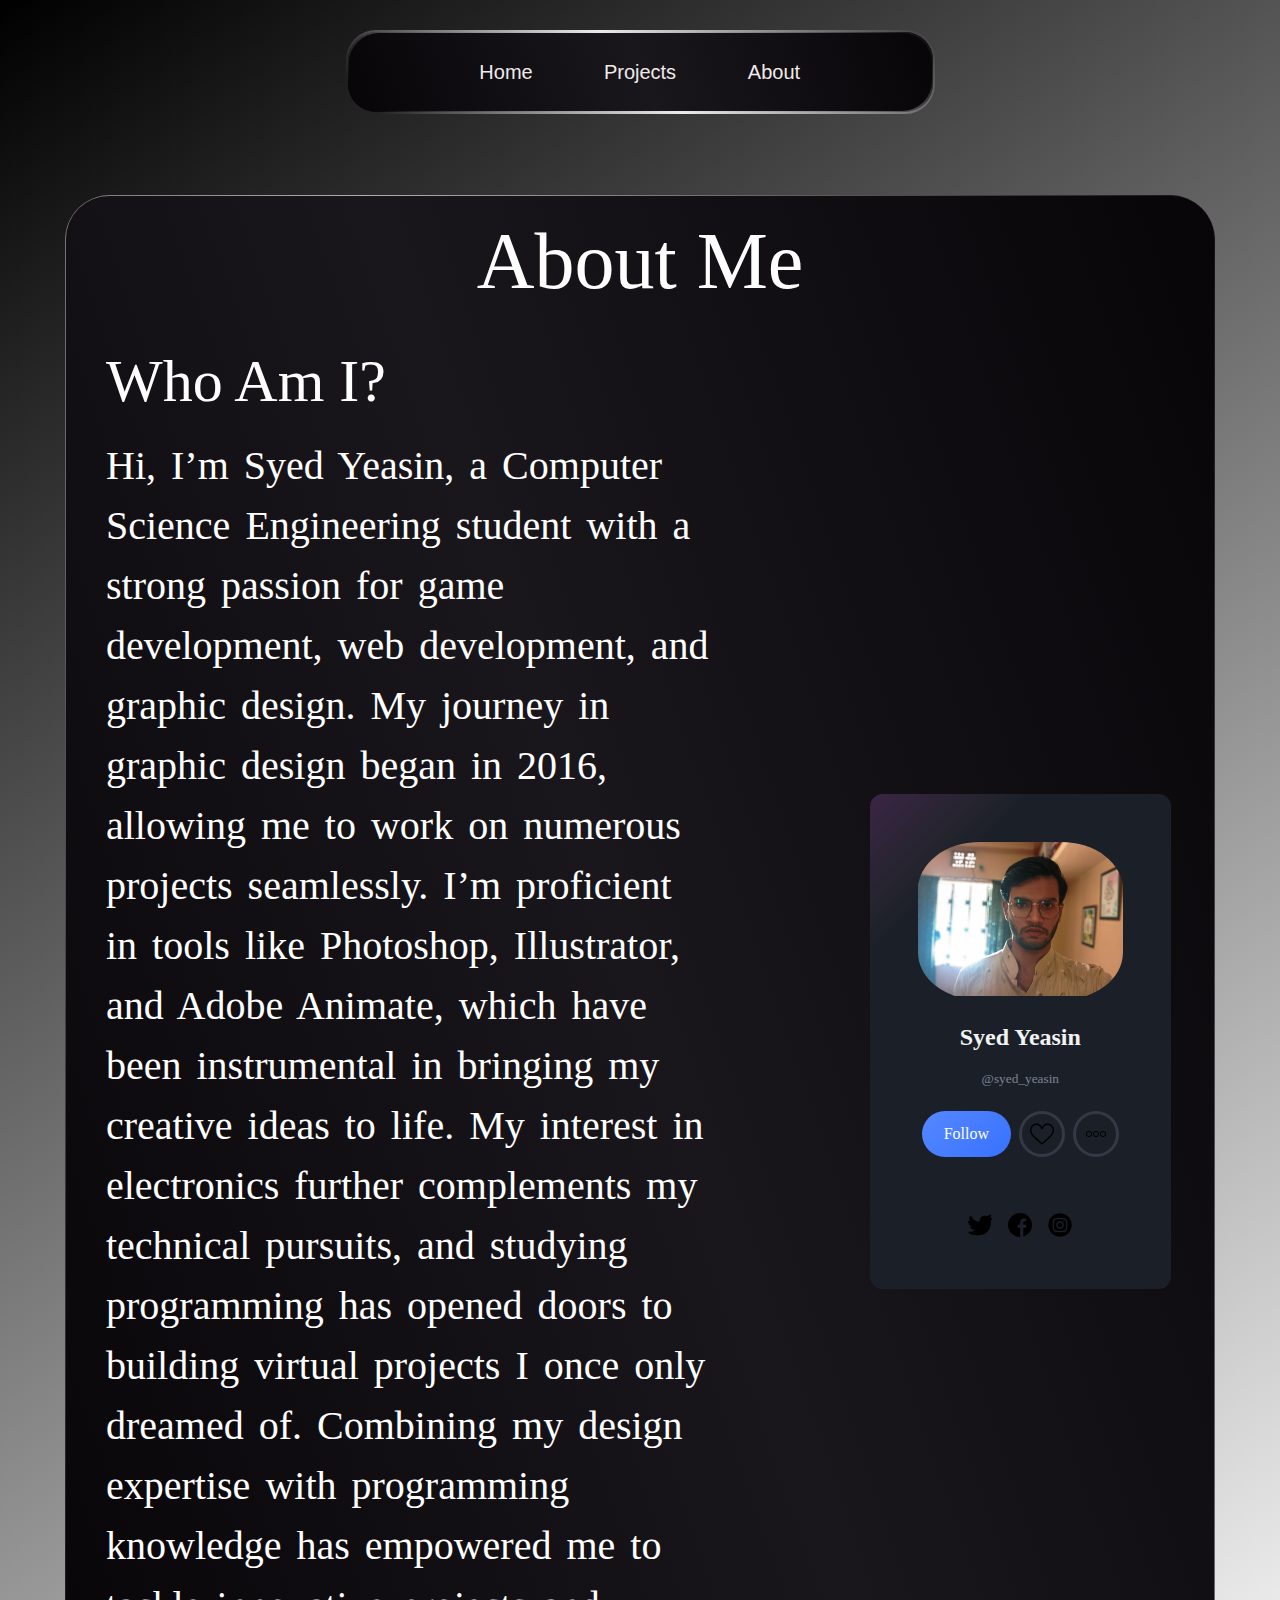
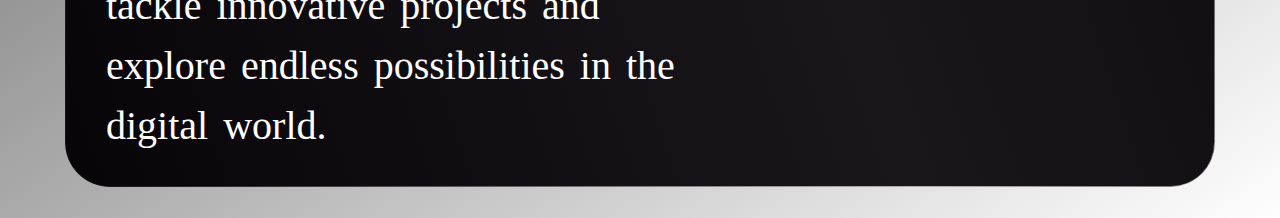
==== about.html @ 59ad13ae "about page" ====
<!DOCTYPE html>
<html lang="en">

<head>
    <meta charset="UTF-8">
    <meta name="viewport" content="width=device-width, initial-scale=1.0">
    <title>About me</title>
    <link rel="stylesheet" href="./CSS/Home.css">
    <link rel="stylesheet" href="./CSS/project.css">
    <link rel="stylesheet" href="./CSS/about.css">
</head>

<body>
    <div class="navbar-container">
        <div class="navbar card">
            <div class="navbar-elements-container card-content">
                <div class="nav-element"> <a href="index.html"> Home </a> </div>
                <div class="nav-element"> <a href="project.html"> Projects </a></div>
                <div class="nav-element"> <a href="about.html"> About</a> </div>
            </div>
        </div>
    </div>
    <div class="about bg-white-box">
        <div class="about-heading-container">
            <div class="heading">About Me</div>
        </div>
        <div class="about-container">
            <div class="head2-description-container">
                <div class="heading2">Who Am I?</div>
                <div class="about-me-description">
                    Hi, I’m Syed Yeasin, a Computer Science Engineering student with a strong passion for game development, web
                    development, and graphic design. My journey in graphic design began in 2016, allowing me to work on numerous
                    projects seamlessly. I’m proficient in tools like Photoshop, Illustrator, and Adobe Animate, which have been
                    instrumental in bringing my creative ideas to life.
                    My interest in electronics further complements my technical pursuits, and studying programming has opened
                    doors to building virtual projects I once only dreamed of. Combining my design expertise with programming
                    knowledge has empowered me to tackle innovative projects and explore endless possibilities in the digital
                    world.
                </div>
            </div>
            <div class="card-container">
                <article class="profile">
                    <div class="profile-image">
                        <img src="./Assets/somewhat professional.jpeg" />
                    </div>
                    <h2 class="profile-username">Syed Yeasin</h2>
                    <small class="profile-user-handle">@syed_yeasin</small>
                    <div class="profile-actions">
                        <button class="btn btn--primary">Follow</button>
                        <button class="btn btn--icon">
                            <img src="./Assets/icons/like.png" alt="">
                        </button>
                        <button class="btn btn--icon">
                            <img src="./Assets/icons/dots.png" alt="">
                        </button>
                    </div>
                    <div class="profile-links">
                        <a href="#" class="link link--icon">
                            <img src="./Assets/icons/twitter.png" alt="">
                        </a>
                        <a href="#" class="link link--icon">
                            <img src="./Assets/icons/facebook.png" alt="">
                        </a>
                        <a href="#" class="link link--icon">
                            <img src="./Assets/icons/instagram.png" alt="">
                        </a>
                    </div>
                </article>
            </div>
        </div>
        
    </div>

</body>

</html>
---- CSS/Home.css ----
body {
    margin    : 0;
    background: linear-gradient(145deg, #000000, #fffefe);
}
a {
    all: unset;
}
.bg-green-box,
.bg-white-box,
.bg-yellow-box,
.bg-blue-box {
    position: relative;
}

.bg-green-box::after,
.bg-white-box::after,
.bg-yellow-box::after,
.bg-blue-box::after {
    position     : absolute;
    top          : -1px;
    bottom       : -1px;
    left         : -1px;
    right        : -1px;
    content      : "";
    z-index      : -1;
    border-radius: 45px;
}

.bg-green-box::after {
    background: linear-gradient(71deg, #0d1212, #3da077, #0d1212);
}

.bg-white-box::after {
    background: linear-gradient(71deg, #121013, #b0afb0, #121013);
}

.bg-yellow-box::after {
    background: linear-gradient(71deg, #110e0e, #afa220, #110e0e);
}

.bg-blue-box::after {
    background: linear-gradient(71deg, #0c0a0e, #5f6fad, #0c0a0e);
}

.navbar-container {
    display        : flex;
    flex-direction : row;
    align-items    : center;
    justify-content: center;
}

.navbar {
    border-radius  : 20px;
    width          : 589px;
    height         : 84px;
    position       : relative;
    border         : 2px solid transparent;
    background     : linear-gradient(71deg, #080509, #1a171c, #080509);
    background-clip: padding-box;
    border-radius  : 30px;
    margin         : 30px 0;
}

.bg-white-box-nav::after {
    position     : absolute;
    top          : -1px;
    bottom       : -1px;
    left         : 0px;
    right        : 0px;
    content      : "";
    z-index      : -1;
    border-radius: 45px;
    background   : linear-gradient(71deg, #121013, #b0afb0, #121013);
}

.navbar-elements-container {
    display        : flex;
    flex-direction : row;
    gap            : 54px;
    align-items    : center;
    justify-content: center;
}

.nav-element {
    color          : #f0eaea;
    text-align     : center;
    font-family    : 'Inter-Regular', sans-serif;
    font-size      : 20px;
    font-weight    : 400;
    position       : relative;
    width          : 80px;
    height         : 85px;
    display        : flex;
    align-items    : center;
    justify-content: center;
}

.hero-container {
    margin: 20px;
}

.hero {
    border-radius  : 30px;
    height         : 857px;
    display        : flex;
    align-items    : center;
    flex-direction : row;
    padding        : 0 40px;
    column-gap     : 20%;
    border         : 2px solid transparent;
    background     : linear-gradient(71deg, #080509, #1a171c, #080509);
    background-clip: padding-box;
    border-radius  : 45px;
}

.hero-text-container {
    color          : #ffffff;
    text-align     : center;
    font-family    : '-', sans-serif;
    font-size      : 96px;
    font-weight    : 400;
    width          : 908px;
    height         : 359px;
    display        : flex;
    align-items    : center;
    justify-content: center;
}

/* Cube Animation */

.container {
    display        : flex;
    justify-content: center;
    align-items    : center;
    transform-style: preserve-3d;
    font-family    : 'Gill Sans', 'Gill Sans MT', Calibri, 'Trebuchet MS', sans-serif;
    font-weight    : bold;
    font-size      : 2rem;
    color          : white;
    text-shadow    : 0px 0px 10px rgba(255, 255, 255, 0.5);
}

.box-card {
    width          : 200px;
    height         : 200px;
    position       : relative;
    transform-style: preserve-3d;
    transition     : transform 1s ease;
    cursor         : pointer;
}

.box-card {
    animation: rotate3d 8s infinite linear;
}

.face {
    position           : absolute;
    width              : 100%;
    height             : 100%;
    display            : flex;
    justify-content    : center;
    align-items        : center;
    backface-visibility: visible;
    border-radius      : 12px;
    border             : 2px solid #d1d1d1;
    transition         : all 0.3s ease;
    overflow           : hidden;
    box-shadow         : 0px 0px 4px 2px white;
}

.face::before {
    content   : '';
    position  : absolute;
    width     : 100%;
    height    : 100%;
    background: linear-gradient(45deg, transparent, rgba(255, 255, 255, 0.1), transparent);
    top       : -100%;
    left      : -100%;
    transition: all 0.5s ease;
    transform : translateZ(20px);
}

.face::after {
    content : '';
    position: absolute;
    inset   : 0;
    background: linear-gradient(135deg,
            transparent 0%,
            rgba(255, 255, 255, 0.05) 50%,
            transparent 100%);
    opacity   : 0;
    transition: opacity 0.3s ease;
}

.face:hover::before {
    top : 100%;
    left: 100%;
}

.face:hover::after {
    opacity: 1;
}

.front {
    transform : translateZ(100px);
    background: linear-gradient(145deg, #000000, #003699);
}

.back {
    transform : translateZ(-100px) rotateY(180deg);
    background: linear-gradient(145deg, #000000, #fce301);
}

.right {
    transform : translateX(100px) rotateY(90deg);
    background: linear-gradient(145deg, #000000, #5d0399);
}

.left {
    transform : translateX(-100px) rotateY(-90deg);
    background: linear-gradient(145deg, #000000, #d30202);
}

.top {
    transform : translateY(-100px) rotateX(90deg);
    background: linear-gradient(145deg, #000000, #06bd00);
}

.bottom {
    transform : translateY(100px) rotateX(-90deg);
    background: linear-gradient(145deg, #000000, #008a60);
}

@keyframes rotate3d {
    0% {
        transform: rotateX(0) rotateY(0);
    }

    25% {
        transform: rotateX(90deg) rotateY(90deg);
    }

    50% {
        transform: rotateX(180deg) rotateY(180deg);
    }

    75% {
        transform: rotateX(270deg) rotateY(270deg);
    }

    100% {
        transform: rotateX(360deg) rotateY(360deg);
    }
}

@media (max-width: 768px) {
    .box-card {
        width : 150px;
        height: 150px;
    }

    .front {
        transform: translateZ(75px);
    }

    .back {
        transform: translateZ(-75px) rotateY(180deg);
    }

    .right {
        transform: translateX(75px) rotateY(90deg);
    }

    .left {
        transform: translateX(-75px) rotateY(-90deg);
    }

    .top {
        transform: translateY(-75px) rotateX(90deg);
    }

    .bottom {
        transform: translateY(75px) rotateX(-90deg);
    }
}


/* Education & Skills show */

.Qualifications-container {
    width         : 100%;
    height        : 1024px;
    display       : flex;
    align-items   : center;
    flex-direction: column;
    row-gap       : 50px;
    padding       : 20px;
    padding-top   : 50px;
}

.edu-container {
    border-radius: 33px;
    width: 390px;
    height: 144px;
}

.skill-container {
    border-radius  : 33px;
    width          : 390px;
    height         : 144px;
}

.Qualifications {
    color          : #ffffff;
    text-align     : center;
    font-family    : 'IrishGrover-Regular', sans-serif;
    font-size      : 66px;
    width          : inherit;
    height: 114px;
    display        : flex;
    align-items    : center;
    justify-content: center;
}

/* slider */

.slider {
    width   : 100%;
    height  : var(--height);
    overflow: hidden;
    mask-image: linear-gradient(to right,
            transparent,
            #000 10% 90%,
            transparent);
    display: flex;
}

.slider .list {
    display  : flex;
    width    : 100%;
    min-width: calc(300px * var(--quantity));
    position : relative;
}

.slider .list .item {
    width          : 300px;
    height         : var(--height);
    position       : absolute;
    left           : 100%;
    animation      : autoRun 10s linear infinite;
    transition     : filter 0.5s;
    animation-delay: calc((10s / var(--quantity)) * (var(--position) - 1) - 10s) !important;
    display        : flex;
    align-items    : center;
}

@keyframes autoRun {
    from {
        left: 100%;
    }

    to {
        left: calc(var(--width) * -1);
    }
}

.slider:hover .item {
    animation-play-state: paused !important;
    filter              : grayscale(1);
}

.slider .item:hover {
    filter: grayscale(0);
}

.slider[reverse="true"] .item {
    animation: reversePlay 10s linear infinite;
}

@keyframes reversePlay {
    from {
        left: calc(var(--width) * -1);
    }

    to {
        left: 100%;
    }
}

.box-black {
    box-shadow: none;
    width     : var(--width);
}

.box-wrap:hover .box-black {
    box-shadow: none !important;
}

/* End-slider */

.full-edu-container {
    display       : flex;
    flex-direction: column;
    align-items   : center;
    row-gap       : 40px;
}

.full-skill-container {
    display       : flex;
    flex-direction: column;
    align-items   : center;
    row-gap       : 40px;
}

.edu-icons-container {
    display        : flex;
    align-items    : center;
    justify-content: center;
    flex-direction : row;
    column-gap     : 5em;
    margin         : 40px 0;
}

/* Card boarder glow*/

:root {
    --card-color: rgba(0, 0, 0, 0.75);
}

.card {
    background-color: var(--card-color);
    cursor          : pointer;
    height: 114px;
    position        : relative;
}

.card:hover:before {
    opacity: 1;
}

.card:before {
    background: linear-gradient(45deg,
            transparent 5%,
            rgb(235, 235, 235) 50%,
            transparent 99%);
    border-radius: inherit;
    content      : "";
    inset        : -2px;
    opacity      : 1;
    position     : absolute;
    transition   : opacity 400ms;
    z-index      : 0;
}
.s:before{
    inset        : -2px;
}

.card-content {
    background-color: var(--card-color);
    border-radius   : inherit;
    inset           : 1px;
    position        : absolute;
}
---- CSS/project.css ----
body {
    color         : #ffffff;
    display       : flex;
    align-items   : center;
    flex-direction: column;
    row-gap       : 50px;
}

.gamedevbackground {
    position  : absolute;
    top       : 0;
    left      : 0;
    width     : 100vw;
    height    : 2500px;
    z-index   : -1;
    background: linear-gradient(71deg, #080509, #360a0a, #9c0101);
}

.gamedev {
    position       : relative;
    background     : #000000;
    border-radius  : 30px;
    width          : 1400px;
    height         : 2204px;
    border         : 2px solid transparent;
    background     : linear-gradient(71deg, #080509, #1a171c, #080509);
    background-clip: padding-box;
    margin         : 22px 0;
}
.webdevbackground {
    position  : absolute;
    top       : 2500px;
    left      : 0;
    width     : 100vw;
    height    : 1800px;
    z-index   : -1;
    background: linear-gradient(71deg, #080509, #968914, #c5c901);
}
.webdev {
    position       : relative;
    background     : #000000;
    border-radius  : 30px;
    width          : 1400px;
    height: 1604px;
    border         : 2px solid transparent;
    background     : linear-gradient(71deg, #080509, #1a171c, #080509);
    background-clip: padding-box;
    margin         : 99px 0;
}

.graphicsdevbackground {
    position  : absolute;
    top       : 4300px;
    left      : 0;
    width     : 100vw;
    height    : 2500px;
    z-index   : -1;
    background: linear-gradient(71deg, #080509, #149659, #01c944);
}
.graphicsdev{
    position       : relative;
    background     : #000000;
    border-radius  : 30px;
    width          : 1400px;
    height         : 2204px;
    border         : 2px solid transparent;
    background     : linear-gradient(71deg, #080509, #1a171c, #080509);
    background-clip: padding-box;
    margin         : 99px 0;
}
.bg-white-box::after {
    background: linear-gradient(71deg, #121013, #b0afb0, #121013);
}

.bg-yellow-box::after {
    background: linear-gradient(71deg, #110e0e, #ffea00, #110e0e);
}

.bg-green-box::after {
    background: linear-gradient(71deg, #0d1212, #07fc96, #0d1212);
}

.bg-red-box::after {
    background: linear-gradient(71deg, #0d1212, #ff0000, #0d1212);
}

.bg-green-box::after,
.bg-white-box::after,
.bg-yellow-box::after,
.bg-red-box::after {
    position     : absolute;
    top          : -1px;
    bottom       : -1px;
    left         : -1px;
    right        : -1px;
    content      : "";
    z-index      : -1;
    border-radius: 30px;
}

.card {
    height: 84px;
}

.card-content {
    background: linear-gradient(71deg, #080509, #1a171c, #080509);
}

.game-development {
    text-align     : center;
    font-family    : 'Jaro-Regular', sans-serif;
    font-size      : 96px;
    font-weight    : 700;
    display        : flex;
    align-items    : center;
    justify-content: flex-start;
    margin         : 30px;
    margin-top     : 50px;
    margin-left    : 50px;
}

.game-full-content-container {
    margin-left: 50px;
}

.content-container {
    display        : flex;
    flex-direction : row;
    gap            : 0px;
    align-items    : flex-start;
    justify-content: flex-start;
    width          : 1300px;
}

.text-container {
    display        : flex;
    flex-direction : column;
    gap            : 20px;
    align-items    : flex-start;
    justify-content: flex-start;
    flex-shrink    : 0;
    width          : 867px;
    height         : 327px;
    position       : relative;
}

.game-title {
    text-align     : left;
    font-family    : 'Jaro-Regular', sans-serif;
    font-size      : 48px;
    font-weight    : 400;
    position       : relative;
    align-self     : stretch;
    height         : 76px;
    display        : flex;
    align-items    : center;
    justify-content: flex-start;
}

.game-description {
    text-align : left;
    font-family: 'KdamThmorPro-Regular', sans-serif;
    font-size  : 32px;
    font-weight: 400;
    position   : relative;
    align-self : stretch;
    height     : 194px;
}

.image-container {
    width     : 339px;
    height    : 190px;
    object-fit: cover;
    padding   : 50px;
}

.image-container img {
    border-radius: 5px;
}
---- CSS/about.css ----
.about {
    width          : 90%;
    height         : max-content;
    padding        : 0 40px;
    border         : 2px solid transparent;
    background     : linear-gradient(71deg, #080509, #1a171c, #080509);
    background-clip: padding-box;
    border-radius  : 45px;
    margin-bottom  : 30px;
}

.about-heading-container {
    display        : flex;
    align-items    : center;
    justify-content: center;
    flex-direction : column;
    font-size      : 30px;
    height         : auto;
    width          : auto;
    margin         : 0 20px
}

.heading {
    font-size: 80px;
    margin   : 20px 0;
}

.heading2 {
    font-size: 60px;
    margin   : 20px 0;
}

.about-me-description {
    font-size   : 40px;
    line-height : 1.5em;
    word-spacing: 5px;
    width       : 80%;
}

.about-container {
    display: flex;
    margin-bottom: 30px;
}

.card-container {
    display    : flex;
    align-items: center;
}

@import url("https://fonts.googleapis.com/css2?family=Be+Vietnam+Pro:ital,wght@0,100;0,200;0,300;0,400;0,500;0,600;0,700;0,800;0,900;1,100;1,200;1,300;1,400;1,500;1,600;1,700;1,800;1,900&display=swap");

*,
*:before,
*:after {
    box-sizing: border-box;
}

button,
input,
select,
textarea {
    font: inherit;
}

a {
    color: inherit;
}

/* End basic CSS override */
.profile {
    display         : flex;
    align-items     : center;
    flex-direction  : column;
    padding         : 3rem;
    background-color: #1b2028;
    border-radius   : 16px;
    position        : relative;
    border          : 3px solid transparent;
    background-clip : padding-box;
    text-align      : center;
    color           : #f1f3f3;
    background-image: linear-gradient(135deg, rgba(117, 46, 124, 0.35), rgba(115, 74, 88, 0.1) 15%, #1b2028 20%, #1b2028 100%);
}

.profile:after {
    content         : "";
    display         : block;
    top             : -3px;
    left            : -3px;
    bottom          : -3px;
    right           : -3px;
    z-index         : -1;
    position        : absolute;
    border-radius   : 16px;
    background-image: linear-gradient(135deg, #752e7c, #734a58 20%, #1b2028 30%, #2c333e 100%);
}

.profile-image {
    border-radius: 30%;
    overflow: hidden;
}

.profile-image img {
    width    : 100%;
}

.profile-username {
    font-size  : 1.5rem;
    font-weight: 600;
    margin-top : 1.5rem;
}

.profile-user-handle {
    color: #7d8396;
}

.profile-actions {
    margin-top     : 1.5rem;
    display        : flex;
    align-items    : center;
    justify-content: center;
}

.profile-actions>* {
    margin: 0 0.25rem;
}

.btn {
    border          : 0;
    background-color: transparent;
    padding         : 0;
    height          : 46px;
    display         : flex;
    align-items     : center;
    justify-content : center;
    cursor          : pointer;
    line-height     : 1;
    transition      : 0.15s ease;
}

.btn--primary {
    border-radius   : 99em;
    background-color: #3772ff;
    background-image: linear-gradient(135deg, #5587ff, #3772ff);
    color           : #fff;
    padding         : 0 1.375em;
}

.btn--primary:hover,
.btn--primary:focus {
    background-size: 150%;
}

.btn--icon {
    height       : 46px;
    width        : 46px;
    border-radius: 50%;
    border       : 3px solid #343945;
    color        : #7d8396;
}

.btn--icon i {
    font-size: 1.25em;
}

.btn--icon:hover,
.btn--icon:focus {
    border-color: #7d8396;
}

.profile-links {
    margin-top: 3.5rem;
}

.link {
    text-decoration: none;
    color          : #7d8396;
    margin-left    : 0.375rem;
    margin-right   : 0.375rem;
}

.link i {
    font-size: 1.25em;
}

.bg-white-box::after{
    border-radius: 45px;
}
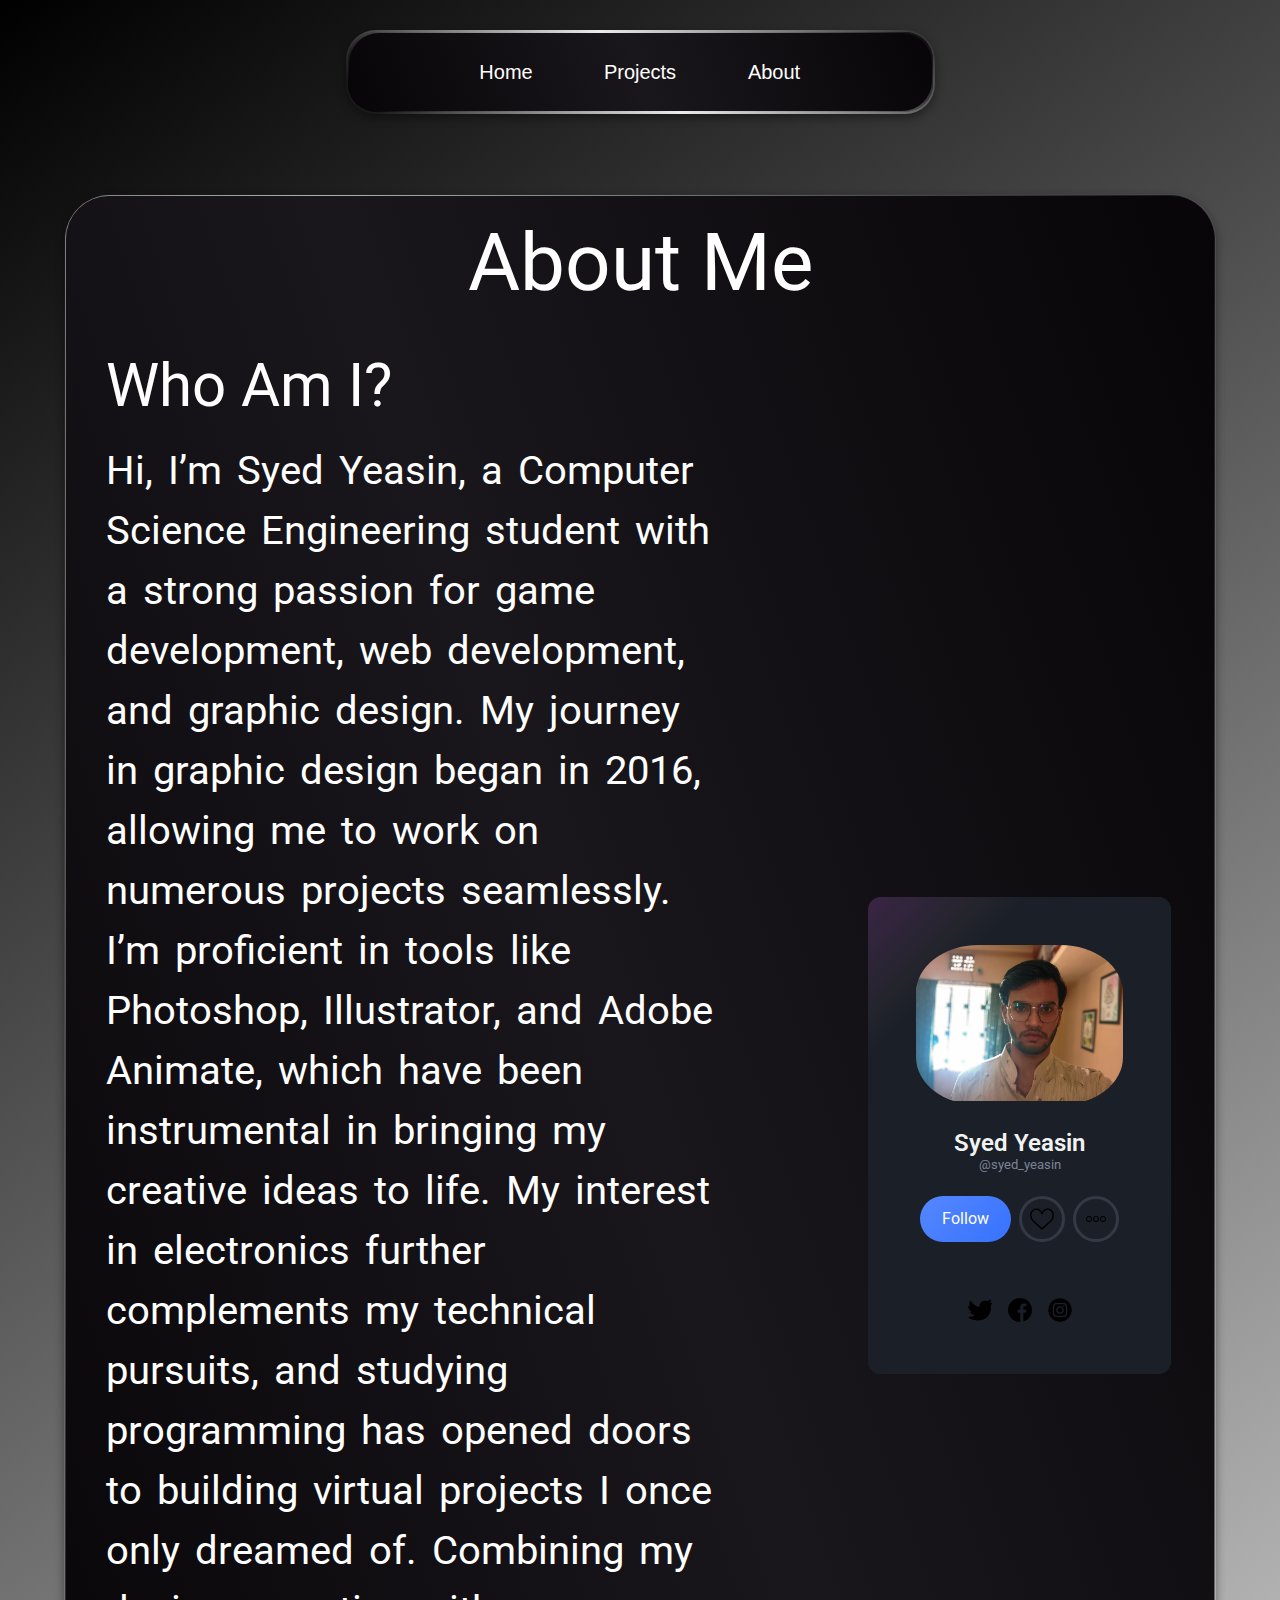
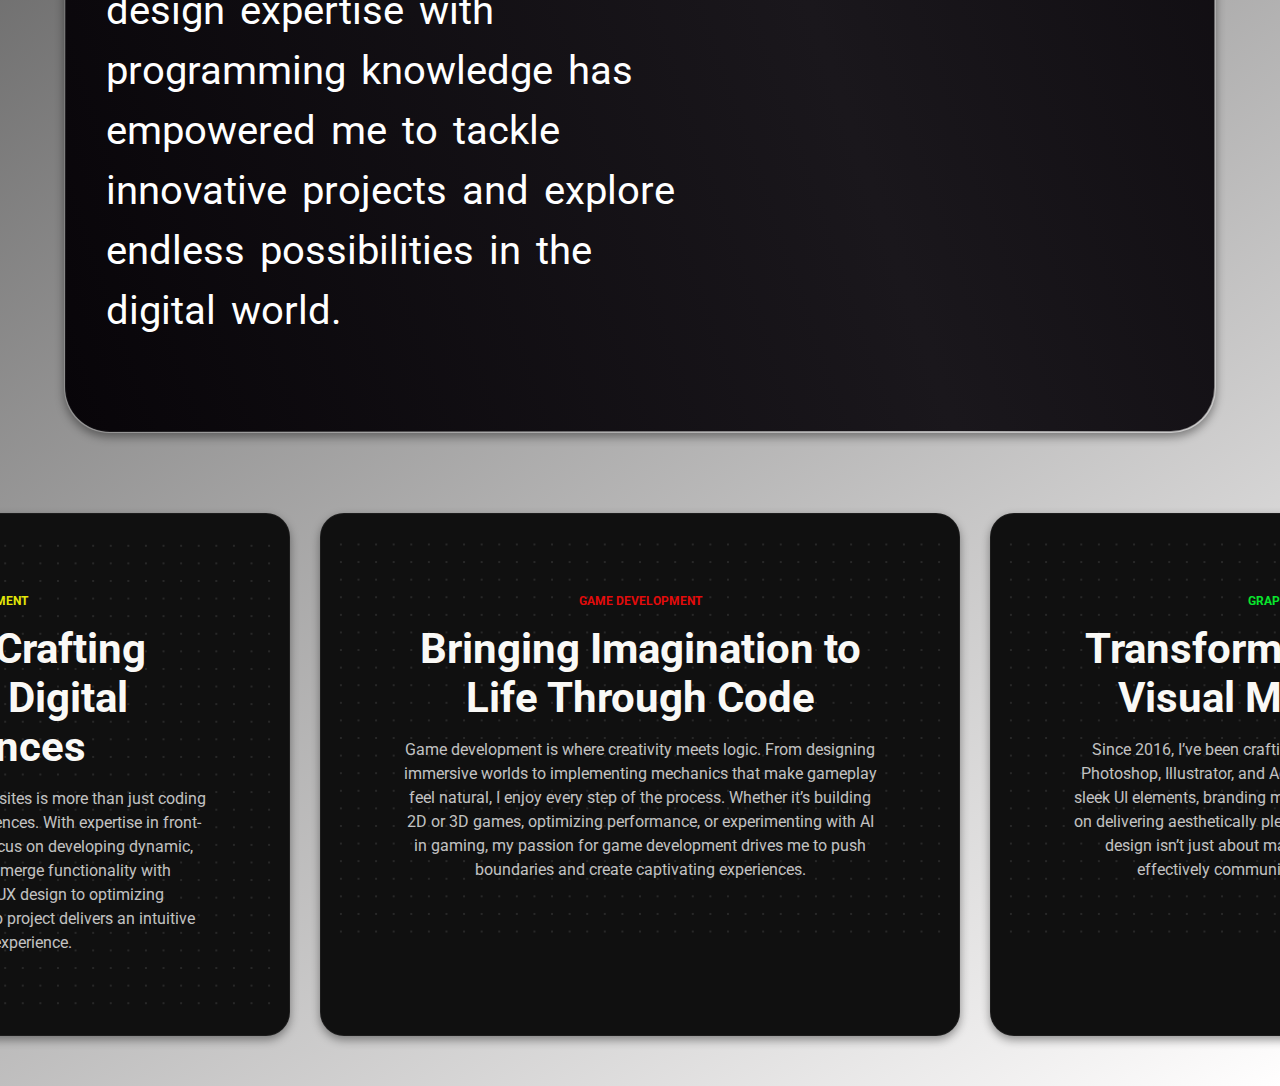
==== commit 01085d91: "improved styling" ====
--- a/about.html
+++ b/about.html
@@ -8,15 +8,18 @@
     <link rel="stylesheet" href="./CSS/Home.css">
     <link rel="stylesheet" href="./CSS/project.css">
     <link rel="stylesheet" href="./CSS/about.css">
+    <link rel="preconnect" href="https://fonts.googleapis.com">
+<link rel="preconnect" href="https://fonts.gstatic.com" crossorigin>
+<link href="https://fonts.googleapis.com/css2?family=Roboto:ital,wght@0,100..900;1,100..900&display=swap" rel="stylesheet">
 </head>
 
 <body>
     <div class="navbar-container">
         <div class="navbar card">
-            <div class="navbar-elements-container card-content">
-                <div class="nav-element"> <a href="index.html"> Home </a> </div>
-                <div class="nav-element"> <a href="project.html"> Projects </a></div>
-                <div class="nav-element"> <a href="about.html"> About</a> </div>
+            <div class="navbar-elements-container card-content" id="nav-111">
+                <div class="nav-element"> <a href="index.html" class="link-111"> Home </a> </div>
+                <div class="nav-element"> <a href="project.html" class="link-111"> Projects </a></div>
+                <div class="nav-element"> <a href="about.html" class="link-111"> About</a> </div>
             </div>
         </div>
     </div>
@@ -67,10 +70,31 @@
                     </div>
                 </article>
             </div>
-        </div>
-        
+        </div>   
     </div>
-
+    <div class="whole-bottom-container">
+        <div class="bottom-card w">
+            <div class="bottom-card-content">
+              <h3>Web Development</h3>
+              <h1>The Art of Crafting Seamless Digital Experiences</h1>
+              <p>Building responsive, user-friendly websites is more than just coding—it’s about creating engaging experiences. With expertise in front-end and back-end technologies, I focus on developing dynamic, visually appealing websites that merge functionality with aesthetics. From interactive UI/UX design to optimizing performance, I ensure that every web project delivers an intuitive and efficient user experience.</p>
+            </div>
+          </div>
+          <div class="bottom-card ga">
+            <div class="bottom-card-content">
+              <h3>Game Development</h3>
+              <h1>Bringing Imagination to Life Through Code</h1>
+              <p>Game development is where creativity meets logic. From designing immersive worlds to implementing mechanics that make gameplay feel natural, I enjoy every step of the process. Whether it’s building 2D or 3D games, optimizing performance, or experimenting with AI in gaming, my passion for game development drives me to push boundaries and create captivating experiences.</p>
+            </div>
+          </div>
+          <div class="bottom-card gr">
+            <div class="bottom-card-content">
+              <h3>Graphics Designing</h3>
+              <h1>Transforming Ideas into Visual Masterpieces</h1>
+              <p>Since 2016, I’ve been crafting stunning visuals using tools like Photoshop, Illustrator, and Adobe Animate. Whether it’s designing sleek UI elements, branding materials, or digital illustrations, I focus on delivering aesthetically pleasing and impactful designs. Graphic design isn’t just about making things look good—it’s about effectively communicating ideas through visuals.</p>
+            </div>
+          </div>
+    </div>
 </body>
 
 </html>--- a/CSS/Home.css
+++ b/CSS/Home.css
@@ -1,6 +1,7 @@
 body {
     margin    : 0;
     background: linear-gradient(145deg, #000000, #fffefe);
+    font-family: "Roboto", serif;
 }
 a {
     all: unset;
@@ -59,6 +60,7 @@
     background-clip: padding-box;
     border-radius  : 30px;
     margin         : 30px 0;
+    box-shadow: 0 4px 10px rgba(0, 0, 0, 0.4);
 }
 
 .bg-white-box-nav::after {
@@ -111,12 +113,12 @@
     background     : linear-gradient(71deg, #080509, #1a171c, #080509);
     background-clip: padding-box;
     border-radius  : 45px;
+    box-shadow: 0 4px 10px rgba(0, 0, 0, 0.4);
 }
 
 .hero-text-container {
     color          : #ffffff;
     text-align     : center;
-    font-family    : '-', sans-serif;
     font-size      : 96px;
     font-weight    : 400;
     width          : 908px;
@@ -133,7 +135,6 @@
     justify-content: center;
     align-items    : center;
     transform-style: preserve-3d;
-    font-family    : 'Gill Sans', 'Gill Sans MT', Calibri, 'Trebuchet MS', sans-serif;
     font-weight    : bold;
     font-size      : 2rem;
     color          : white;
@@ -302,18 +303,19 @@
     border-radius: 33px;
     width: 390px;
     height: 144px;
+    box-shadow: 0 4px 10px rgba(0, 0, 0, 0.4);
 }
 
 .skill-container {
     border-radius  : 33px;
     width          : 390px;
     height         : 144px;
+    box-shadow: 0 4px 10px rgba(0, 0, 0, 0.4);
 }
 
 .Qualifications {
     color          : #ffffff;
     text-align     : center;
-    font-family    : 'IrishGrover-Regular', sans-serif;
     font-size      : 66px;
     width          : inherit;
     height: 114px;
@@ -460,4 +462,48 @@
     border-radius   : inherit;
     inset           : 1px;
     position        : absolute;
-}+}
+
+
+/* Navbar Hover effects */
+
+#nav-111 .link-111 {
+    color: #ffffff;
+    font-size: 20px;
+    text-decoration: none;
+    padding: 10px 20px;
+    margin: 0 5px;
+    position: relative;
+    transition: color 0.5s ease;
+  }
+  
+  #nav-111 .link-111::after {
+    content: '';
+    position: absolute;
+    bottom: 0;
+    left: 0;
+    width: 100%;
+    height: 2px;
+    background: linear-gradient(90deg, transparent, #ffffff, transparent);
+    background-size: 300% 100%;
+    opacity: 0;
+    transition: opacity 0.5s;
+  }
+  
+  #nav-111 .link-111:hover {
+    color: #ffffff;
+  }
+  
+  #nav-111 .link-111:hover::after {
+    opacity: 1;
+    animation: shimmer111 2s linear infinite;
+  }
+  
+  @keyframes shimmer111 {
+    0% {
+      background-position: 200% 0;
+    }
+    100% {
+      background-position: -200% 0;
+    }
+  }--- a/CSS/project.css
+++ b/CSS/project.css
@@ -26,6 +26,7 @@
     background     : linear-gradient(71deg, #080509, #1a171c, #080509);
     background-clip: padding-box;
     margin         : 22px 0;
+    box-shadow: 0 4px 10px rgba(0, 0, 0, 0.4);
 }
 .webdevbackground {
     position  : absolute;
@@ -46,6 +47,7 @@
     background     : linear-gradient(71deg, #080509, #1a171c, #080509);
     background-clip: padding-box;
     margin         : 99px 0;
+    box-shadow: 0 4px 10px rgba(0, 0, 0, 0.4);
 }
 
 .graphicsdevbackground {
@@ -67,6 +69,7 @@
     background     : linear-gradient(71deg, #080509, #1a171c, #080509);
     background-clip: padding-box;
     margin         : 99px 0;
+    box-shadow: 0 4px 10px rgba(0, 0, 0, 0.4);
 }
 .bg-white-box::after {
     background: linear-gradient(71deg, #121013, #b0afb0, #121013);
--- a/CSS/about.css
+++ b/CSS/about.css
@@ -7,6 +7,7 @@
     background-clip: padding-box;
     border-radius  : 45px;
     margin-bottom  : 30px;
+    box-shadow: 0 4px 10px rgba(0, 0, 0, 0.4);
 }
 
 .about-heading-container {
@@ -38,8 +39,8 @@
 }
 
 .about-container {
-    display: flex;
-    margin-bottom: 30px;
+    display      : flex;
+    margin-bottom: 90px;
 }
 
 .card-container {
@@ -97,11 +98,11 @@
 
 .profile-image {
     border-radius: 30%;
-    overflow: hidden;
+    overflow     : hidden;
 }
 
 .profile-image img {
-    width    : 100%;
+    width: 100%;
 }
 
 .profile-username {
@@ -183,6 +184,128 @@
     font-size: 1.25em;
 }
 
-.bg-white-box::after{
+.bg-white-box::after {
     border-radius: 45px;
-}+}
+
+
+/* bottom card css */
+
+.w {
+    --primary-color: rgb(228, 231, 8);
+}
+
+.ga {
+    --primary-color: rgb(228, 11, 11);
+}
+
+.gr {
+    --primary-color: rgb(8, 231, 45);
+}
+
+h1,
+h2,
+h3,
+p {
+    margin: 0rem;
+}
+
+.bottom-card {
+    width           : 640px;
+    position        : relative;
+    background-color: rgb(16 16 16);
+    border          : 1px solid rgb(255 255 255 / 5%);
+    border-radius   : 1.5rem;
+    padding         : 1rem;
+    box-shadow: 0 4px 10px rgba(0, 0, 0, 0.4);
+}
+
+.bottom-card:after {
+    content                   : "";
+    height                    : 70px;
+    width                     : 1px;
+    position                  : absolute;
+    left                      : -1px;
+    top                       : 65%;
+    transition                : top, opacity;
+    transition-duration       : 600ms;
+    transition-timing-function: ease;
+    background                : linear-gradient(transparent,
+            var(--primary-color),
+            transparent);
+    opacity: 0;
+}
+
+.bottom-card:after {
+    top    : 65%;
+    opacity: 0;
+}
+
+.bottom-card:hover:after {
+    top    : 25%;
+    opacity: 1;
+}
+
+.bottom-card-content {
+    display        : flex;
+    flex-direction : column;
+    justify-content: center;
+    align-items    : center;
+    gap            : 1rem;
+    background-image: radial-gradient(rgba(255, 255, 255, 0.1) 1px,
+            transparent 1px);
+    background-position: 50% 50%;
+    background-size    : 1.1rem 1.1rem;
+    padding            : 4rem;
+    border-radius      : 1.25rem;
+    overflow           : hidden;
+}
+
+.bottom-card-content> :is(h1, h3, p) {
+    text-align: center;
+}
+
+.bottom-card-content>h1 {
+    color    : rgb(250 249 246);
+    font-size: 2.6rem;
+}
+
+.bottom-card-content>h3 {
+    color         : var(--primary-color);
+    text-transform: uppercase;
+    font-size     : 0.76rem;
+}
+
+.bottom-card-content>p {
+    color      : rgb(255 255 255 / 75%);
+    line-height: 1.5rem;
+}
+
+@media(max-width: 700px) {
+    .card {
+        width        : calc(100% - 2rem);
+        margin       : 0rem 1rem;
+        padding      : 0.75rem;
+        border-radius: 1rem;
+    }
+}
+
+@media(max-width: 600px) {
+    .bottom-card-content {
+        padding: 3rem;
+    }
+
+    .bottom-card-content>h1 {
+        font-size: 2.2rem;
+    }
+}
+
+.whole-bottom-container {
+    display   : flex;
+    column-gap: 30px;
+    margin-bottom: 50px;
+}
+
+
+
+  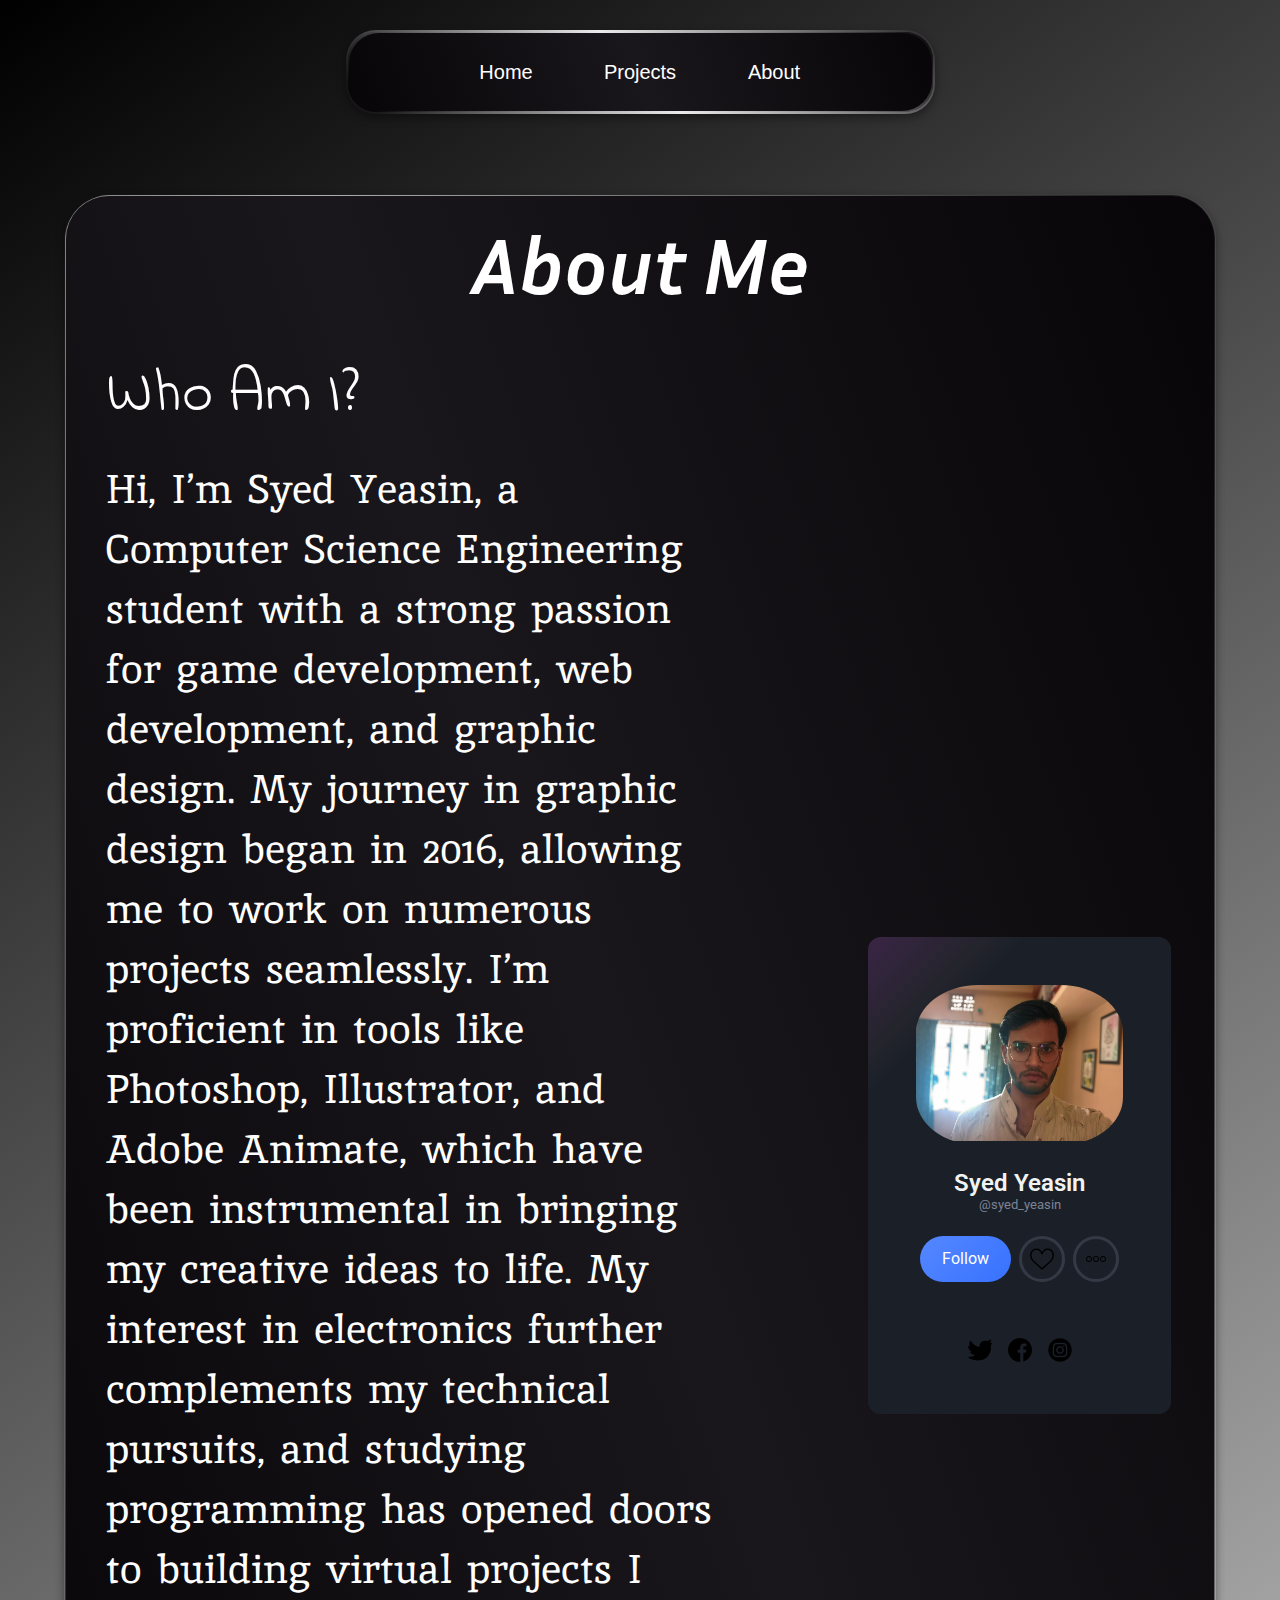
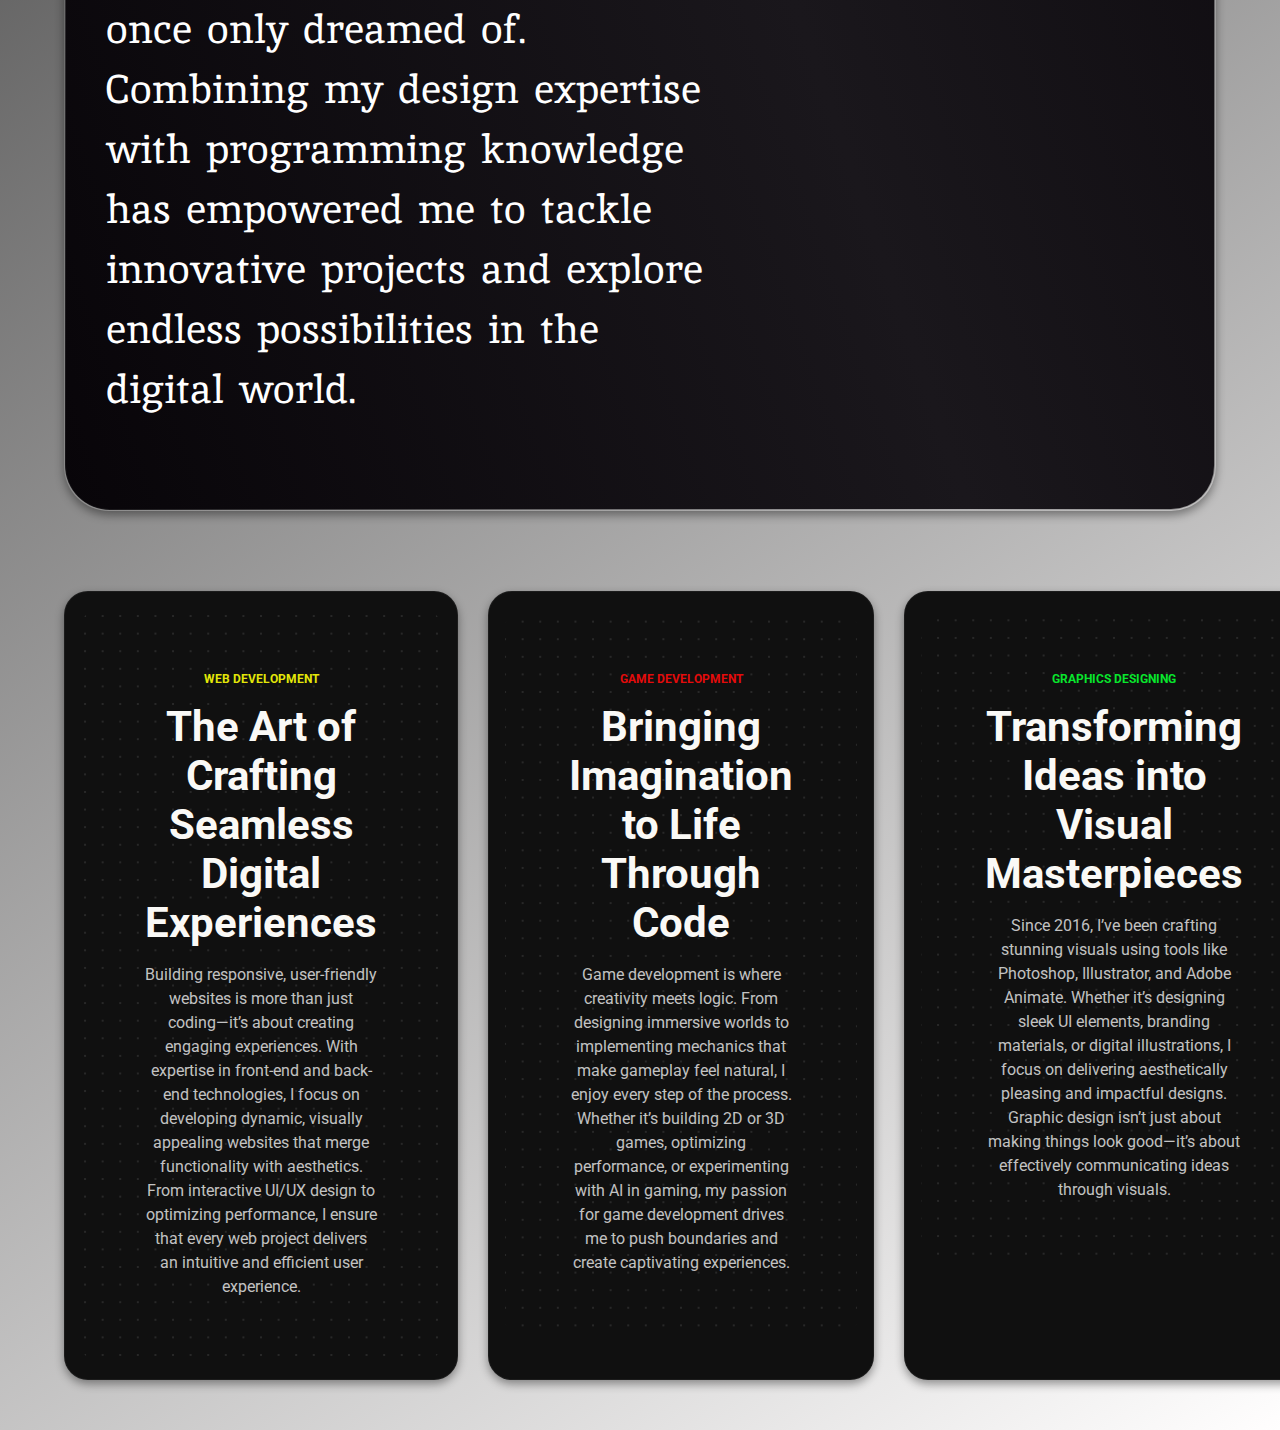
==== commit 77bb3712: "Font styling added" ====
--- a/about.html
+++ b/about.html
@@ -11,6 +11,15 @@
     <link rel="preconnect" href="https://fonts.googleapis.com">
 <link rel="preconnect" href="https://fonts.gstatic.com" crossorigin>
 <link href="https://fonts.googleapis.com/css2?family=Roboto:ital,wght@0,100..900;1,100..900&display=swap" rel="stylesheet">
+<link rel="preconnect" href="https://fonts.googleapis.com">
+<link rel="preconnect" href="https://fonts.gstatic.com" crossorigin>
+<link href="https://fonts.googleapis.com/css2?family=Inria+Sans:ital,wght@0,300;0,400;0,700;1,300;1,400;1,700&display=swap" rel="stylesheet">
+<link rel="preconnect" href="https://fonts.googleapis.com">
+<link rel="preconnect" href="https://fonts.gstatic.com" crossorigin>
+<link href="https://fonts.googleapis.com/css2?family=Indie+Flower&display=swap" rel="stylesheet">
+<link rel="preconnect" href="https://fonts.googleapis.com">
+<link rel="preconnect" href="https://fonts.gstatic.com" crossorigin>
+<link href="https://fonts.googleapis.com/css2?family=Inika:wght@400;700&display=swap" rel="stylesheet">
 </head>
 
 <body>
--- a/CSS/Home.css
+++ b/CSS/Home.css
@@ -1,11 +1,13 @@
 body {
-    margin    : 0;
-    background: linear-gradient(145deg, #000000, #fffefe);
+    margin     : 0;
+    background : linear-gradient(145deg, #000000, #fffefe);
     font-family: "Roboto", serif;
 }
+
 a {
     all: unset;
 }
+
 .bg-green-box,
 .bg-white-box,
 .bg-yellow-box,
@@ -60,7 +62,7 @@
     background-clip: padding-box;
     border-radius  : 30px;
     margin         : 30px 0;
-    box-shadow: 0 4px 10px rgba(0, 0, 0, 0.4);
+    box-shadow     : 0 4px 10px rgba(0, 0, 0, 0.4);
 }
 
 .bg-white-box-nav::after {
@@ -113,7 +115,7 @@
     background     : linear-gradient(71deg, #080509, #1a171c, #080509);
     background-clip: padding-box;
     border-radius  : 45px;
-    box-shadow: 0 4px 10px rgba(0, 0, 0, 0.4);
+    box-shadow     : 0 4px 10px rgba(0, 0, 0, 0.4);
 }
 
 .hero-text-container {
@@ -126,6 +128,24 @@
     display        : flex;
     align-items    : center;
     justify-content: center;
+}
+
+.text1 {
+    font-family: "Jacques Francois Shadow", serif;
+    font-weight: 400;
+    font-style : normal;
+}
+
+.text2 {
+    font-family: "Ingrid Darling", serif;
+    font-weight: 400;
+    font-style : normal;
+}
+
+.text3 {
+    font-family: "Irish Grover", serif;
+    font-weight: 400;
+    font-style : normal;
 }
 
 /* Cube Animation */
@@ -301,16 +321,16 @@
 
 .edu-container {
     border-radius: 33px;
-    width: 390px;
-    height: 144px;
-    box-shadow: 0 4px 10px rgba(0, 0, 0, 0.4);
+    width        : 390px;
+    height       : 144px;
+    box-shadow   : 0 4px 10px rgba(0, 0, 0, 0.4);
 }
 
 .skill-container {
-    border-radius  : 33px;
-    width          : 390px;
-    height         : 144px;
-    box-shadow: 0 4px 10px rgba(0, 0, 0, 0.4);
+    border-radius: 33px;
+    width        : 390px;
+    height       : 144px;
+    box-shadow   : 0 4px 10px rgba(0, 0, 0, 0.4);
 }
 
 .Qualifications {
@@ -318,10 +338,13 @@
     text-align     : center;
     font-size      : 66px;
     width          : inherit;
-    height: 114px;
-    display        : flex;
-    align-items    : center;
-    justify-content: center;
+    height         : 114px;
+    display        : flex;
+    align-items    : center;
+    justify-content: center;
+    font-family    : "Irish Grover", serif;
+    font-weight    : 400;
+    font-style     : normal;
 }
 
 /* slider */
@@ -432,7 +455,7 @@
 .card {
     background-color: var(--card-color);
     cursor          : pointer;
-    height: 114px;
+    height          : 114px;
     position        : relative;
 }
 
@@ -453,8 +476,9 @@
     transition   : opacity 400ms;
     z-index      : 0;
 }
-.s:before{
-    inset        : -2px;
+
+.s:before {
+    inset: -2px;
 }
 
 .card-content {
@@ -468,42 +492,43 @@
 /* Navbar Hover effects */
 
 #nav-111 .link-111 {
+    color          : #ffffff;
+    font-size      : 20px;
+    text-decoration: none;
+    padding        : 10px 20px;
+    margin         : 0 5px;
+    position       : relative;
+    transition     : color 0.5s ease;
+}
+
+#nav-111 .link-111::after {
+    content        : '';
+    position       : absolute;
+    bottom         : 0;
+    left           : 0;
+    width          : 100%;
+    height         : 2px;
+    background     : linear-gradient(90deg, transparent, #ffffff, transparent);
+    background-size: 300% 100%;
+    opacity        : 0;
+    transition     : opacity 0.5s;
+}
+
+#nav-111 .link-111:hover {
     color: #ffffff;
-    font-size: 20px;
-    text-decoration: none;
-    padding: 10px 20px;
-    margin: 0 5px;
-    position: relative;
-    transition: color 0.5s ease;
-  }
-  
-  #nav-111 .link-111::after {
-    content: '';
-    position: absolute;
-    bottom: 0;
-    left: 0;
-    width: 100%;
-    height: 2px;
-    background: linear-gradient(90deg, transparent, #ffffff, transparent);
-    background-size: 300% 100%;
-    opacity: 0;
-    transition: opacity 0.5s;
-  }
-  
-  #nav-111 .link-111:hover {
-    color: #ffffff;
-  }
-  
-  #nav-111 .link-111:hover::after {
-    opacity: 1;
+}
+
+#nav-111 .link-111:hover::after {
+    opacity  : 1;
     animation: shimmer111 2s linear infinite;
-  }
-  
-  @keyframes shimmer111 {
+}
+
+@keyframes shimmer111 {
     0% {
-      background-position: 200% 0;
-    }
+        background-position: 200% 0;
+    }
+
     100% {
-      background-position: -200% 0;
-    }
-  }+        background-position: -200% 0;
+    }
+}--- a/CSS/project.css
+++ b/CSS/project.css
@@ -26,8 +26,9 @@
     background     : linear-gradient(71deg, #080509, #1a171c, #080509);
     background-clip: padding-box;
     margin         : 22px 0;
-    box-shadow: 0 4px 10px rgba(0, 0, 0, 0.4);
+    box-shadow     : 0 4px 10px rgba(0, 0, 0, 0.4);
 }
+
 .webdevbackground {
     position  : absolute;
     top       : 2500px;
@@ -37,17 +38,18 @@
     z-index   : -1;
     background: linear-gradient(71deg, #080509, #968914, #c5c901);
 }
+
 .webdev {
     position       : relative;
     background     : #000000;
     border-radius  : 30px;
     width          : 1400px;
-    height: 1604px;
+    height         : 1604px;
     border         : 2px solid transparent;
     background     : linear-gradient(71deg, #080509, #1a171c, #080509);
     background-clip: padding-box;
     margin         : 99px 0;
-    box-shadow: 0 4px 10px rgba(0, 0, 0, 0.4);
+    box-shadow     : 0 4px 10px rgba(0, 0, 0, 0.4);
 }
 
 .graphicsdevbackground {
@@ -59,7 +61,8 @@
     z-index   : -1;
     background: linear-gradient(71deg, #080509, #149659, #01c944);
 }
-.graphicsdev{
+
+.graphicsdev {
     position       : relative;
     background     : #000000;
     border-radius  : 30px;
@@ -69,8 +72,9 @@
     background     : linear-gradient(71deg, #080509, #1a171c, #080509);
     background-clip: padding-box;
     margin         : 99px 0;
-    box-shadow: 0 4px 10px rgba(0, 0, 0, 0.4);
+    box-shadow     : 0 4px 10px rgba(0, 0, 0, 0.4);
 }
+
 .bg-white-box::after {
     background: linear-gradient(71deg, #121013, #b0afb0, #121013);
 }
@@ -110,16 +114,18 @@
 }
 
 .game-development {
-    text-align     : center;
-    font-family    : 'Jaro-Regular', sans-serif;
-    font-size      : 96px;
-    font-weight    : 700;
-    display        : flex;
-    align-items    : center;
-    justify-content: flex-start;
-    margin         : 30px;
-    margin-top     : 50px;
-    margin-left    : 50px;
+    text-align         : center;
+    font-family        : "Jaro", serif;
+    font-optical-sizing: auto;
+    font-weight        : 400;
+    font-style         : normal;
+    font-size          : 96px;
+    display            : flex;
+    align-items        : center;
+    justify-content    : flex-start;
+    margin             : 30px;
+    margin-top         : 50px;
+    margin-left        : 50px;
 }
 
 .game-full-content-container {
@@ -148,16 +154,18 @@
 }
 
 .game-title {
-    text-align     : left;
-    font-family    : 'Jaro-Regular', sans-serif;
-    font-size      : 48px;
-    font-weight    : 400;
-    position       : relative;
-    align-self     : stretch;
-    height         : 76px;
-    display        : flex;
-    align-items    : center;
-    justify-content: flex-start;
+    text-align         : left;
+    font-size          : 48px;
+    font-family        : "Jaro", serif;
+    font-optical-sizing: auto;
+    font-weight        : 400;
+    font-style         : normal;
+    position           : relative;
+    align-self         : stretch;
+    height             : 76px;
+    display            : flex;
+    align-items        : center;
+    justify-content    : flex-start;
 }
 
 .game-description {
@@ -168,6 +176,9 @@
     position   : relative;
     align-self : stretch;
     height     : 194px;
+    font-family: "Kdam Thmor Pro", serif;
+    font-weight: 400;
+    font-style : normal;
 }
 
 .image-container {
--- a/CSS/about.css
+++ b/CSS/about.css
@@ -7,7 +7,7 @@
     background-clip: padding-box;
     border-radius  : 45px;
     margin-bottom  : 30px;
-    box-shadow: 0 4px 10px rgba(0, 0, 0, 0.4);
+    box-shadow     : 0 4px 10px rgba(0, 0, 0, 0.4);
 }
 
 .about-heading-container {
@@ -36,6 +36,9 @@
     line-height : 1.5em;
     word-spacing: 5px;
     width       : 80%;
+    font-family : "Inika", serif;
+    font-weight : 400;
+    font-style  : normal;
 }
 
 .about-container {
@@ -217,7 +220,7 @@
     border          : 1px solid rgb(255 255 255 / 5%);
     border-radius   : 1.5rem;
     padding         : 1rem;
-    box-shadow: 0 4px 10px rgba(0, 0, 0, 0.4);
+    box-shadow      : 0 4px 10px rgba(0, 0, 0, 0.4);
 }
 
 .bottom-card:after {
@@ -301,11 +304,20 @@
 }
 
 .whole-bottom-container {
-    display   : flex;
-    column-gap: 30px;
+    display      : flex;
+    column-gap   : 30px;
     margin-bottom: 50px;
-}
-
-
-
-  +    width        : 90%;
+}
+
+.heading {
+    font-family: "Inria Sans", serif;
+    font-weight: 700;
+    font-style : italic;
+}
+
+.heading2 {
+    font-family: "Indie Flower", serif;
+    font-weight: 400;
+    font-style : normal;
+}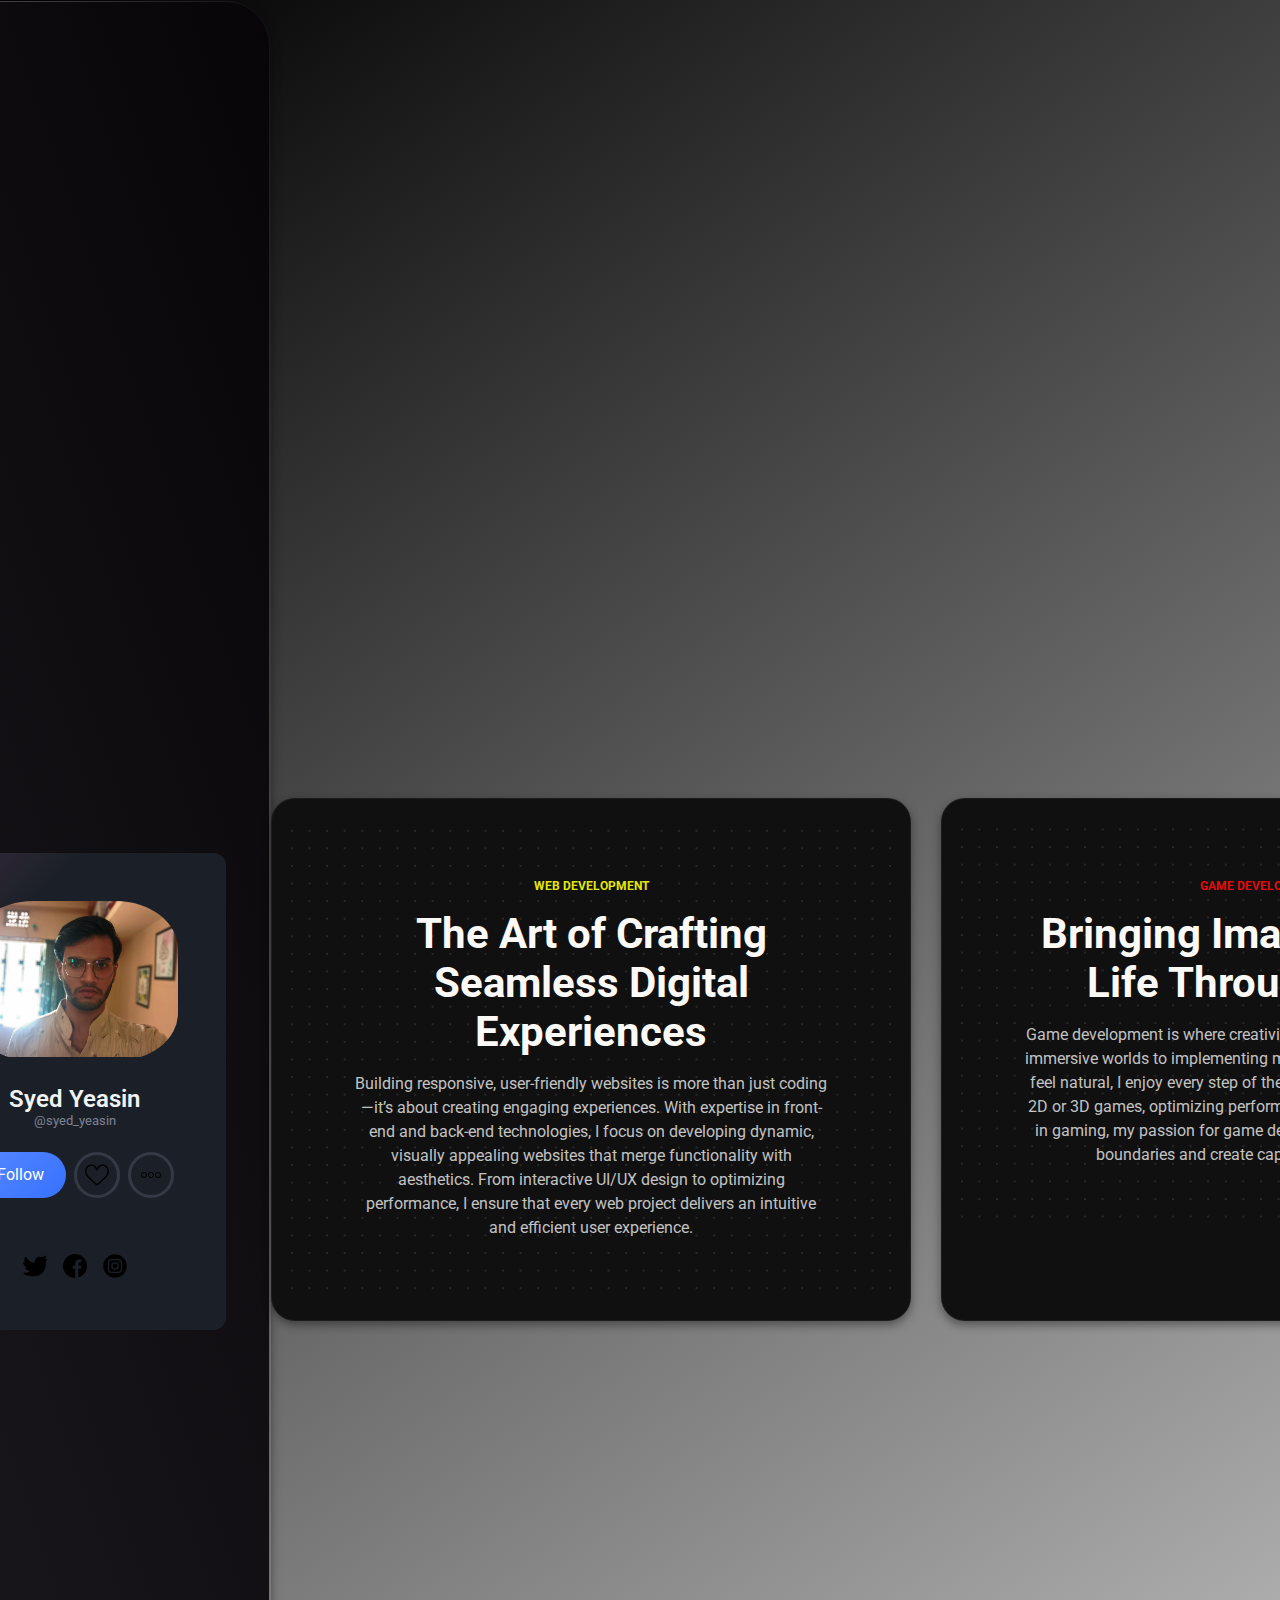
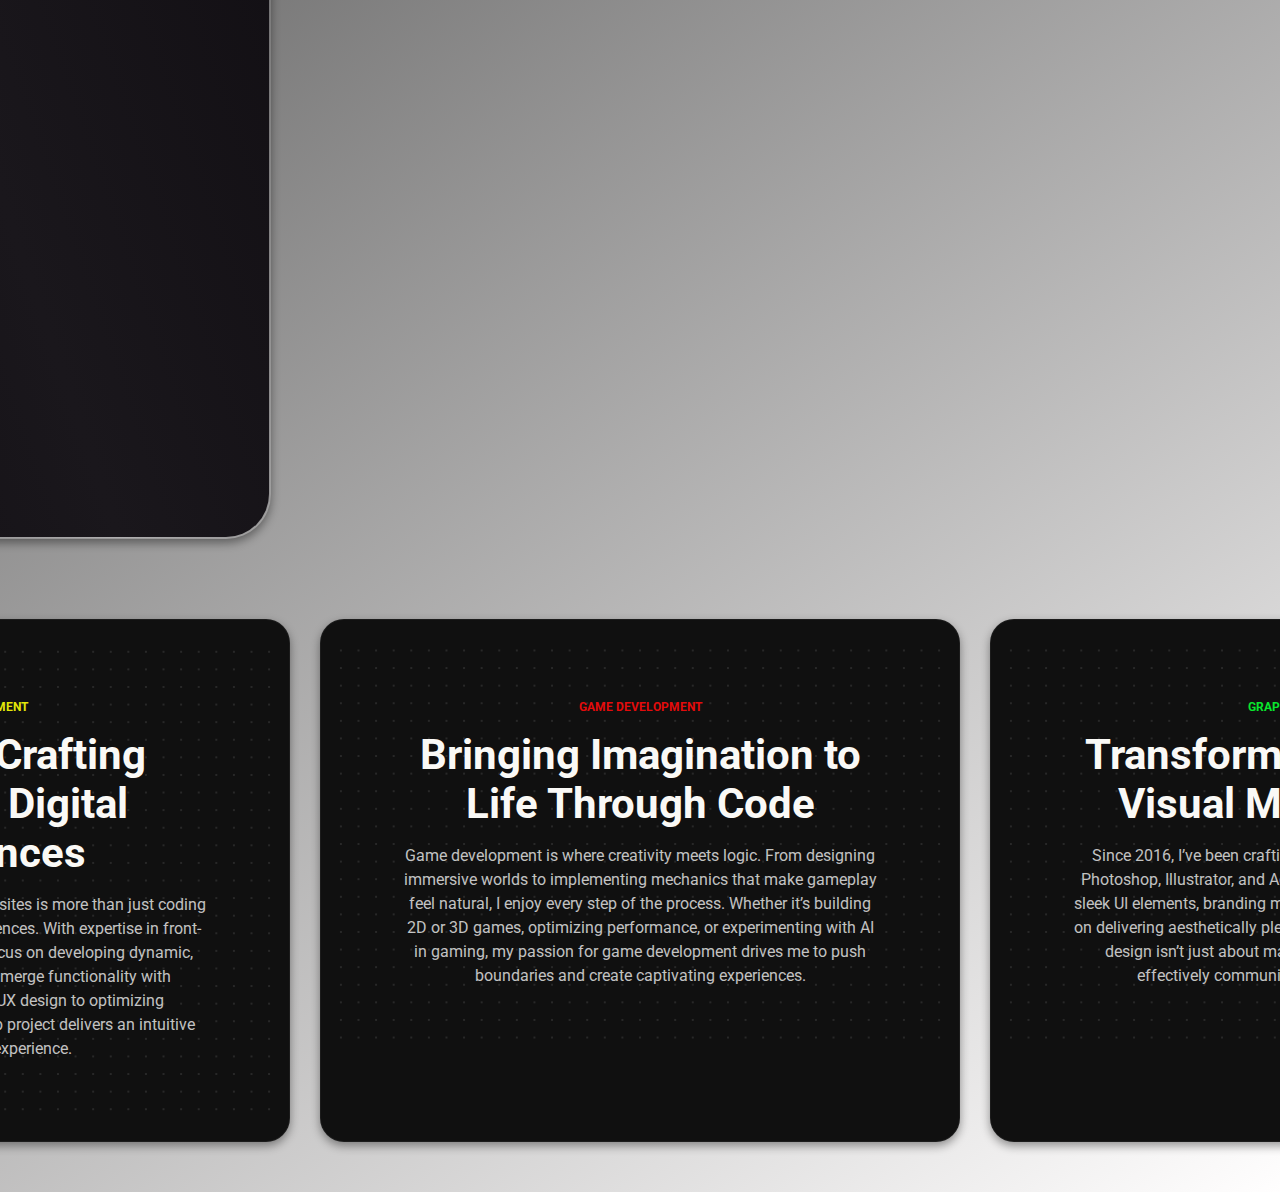
==== commit 23eaf669: "Merge branch 'main' of https://github.com/SyedYeasin-Coder/Portfolio" ====
--- a/about.html
+++ b/about.html
@@ -25,6 +25,10 @@
 <body>
     <div class="navbar-container">
         <div class="navbar card">
+            <div class="navbar-elements-container card-content" id="nav-111">
+                <div class="nav-element"> <a href="index.html" class="link-111"> Home </a> </div>
+                <div class="nav-element"> <a href="project.html" class="link-111"> Projects </a></div>
+                <div class="nav-element"> <a href="about.html" class="link-111"> About</a> </div>
             <div class="navbar-elements-container card-content" id="nav-111">
                 <div class="nav-element"> <a href="index.html" class="link-111"> Home </a> </div>
                 <div class="nav-element"> <a href="project.html" class="link-111"> Projects </a></div>
@@ -103,6 +107,30 @@
               <p>Since 2016, I’ve been crafting stunning visuals using tools like Photoshop, Illustrator, and Adobe Animate. Whether it’s designing sleek UI elements, branding materials, or digital illustrations, I focus on delivering aesthetically pleasing and impactful designs. Graphic design isn’t just about making things look good—it’s about effectively communicating ideas through visuals.</p>
             </div>
           </div>
+        </div>   
+    </div>
+    <div class="whole-bottom-container">
+        <div class="bottom-card w">
+            <div class="bottom-card-content">
+              <h3>Web Development</h3>
+              <h1>The Art of Crafting Seamless Digital Experiences</h1>
+              <p>Building responsive, user-friendly websites is more than just coding—it’s about creating engaging experiences. With expertise in front-end and back-end technologies, I focus on developing dynamic, visually appealing websites that merge functionality with aesthetics. From interactive UI/UX design to optimizing performance, I ensure that every web project delivers an intuitive and efficient user experience.</p>
+            </div>
+          </div>
+          <div class="bottom-card ga">
+            <div class="bottom-card-content">
+              <h3>Game Development</h3>
+              <h1>Bringing Imagination to Life Through Code</h1>
+              <p>Game development is where creativity meets logic. From designing immersive worlds to implementing mechanics that make gameplay feel natural, I enjoy every step of the process. Whether it’s building 2D or 3D games, optimizing performance, or experimenting with AI in gaming, my passion for game development drives me to push boundaries and create captivating experiences.</p>
+            </div>
+          </div>
+          <div class="bottom-card gr">
+            <div class="bottom-card-content">
+              <h3>Graphics Designing</h3>
+              <h1>Transforming Ideas into Visual Masterpieces</h1>
+              <p>Since 2016, I’ve been crafting stunning visuals using tools like Photoshop, Illustrator, and Adobe Animate. Whether it’s designing sleek UI elements, branding materials, or digital illustrations, I focus on delivering aesthetically pleasing and impactful designs. Graphic design isn’t just about making things look good—it’s about effectively communicating ideas through visuals.</p>
+            </div>
+          </div>
     </div>
 </body>
 
--- a/CSS/Home.css
+++ b/CSS/Home.css
@@ -1,6 +1,6 @@
 body {
-    margin     : 0;
-    background : linear-gradient(145deg, #000000, #fffefe);
+    margin    : 0;
+    background: linear-gradient(145deg, #000000, #fffefe);
     font-family: "Roboto", serif;
 }
 
@@ -62,7 +62,7 @@
     background-clip: padding-box;
     border-radius  : 30px;
     margin         : 30px 0;
-    box-shadow     : 0 4px 10px rgba(0, 0, 0, 0.4);
+    box-shadow: 0 4px 10px rgba(0, 0, 0, 0.4);
 }
 
 .bg-white-box-nav::after {
@@ -115,7 +115,7 @@
     background     : linear-gradient(71deg, #080509, #1a171c, #080509);
     background-clip: padding-box;
     border-radius  : 45px;
-    box-shadow     : 0 4px 10px rgba(0, 0, 0, 0.4);
+    box-shadow: 0 4px 10px rgba(0, 0, 0, 0.4);
 }
 
 .hero-text-container {
@@ -321,16 +321,16 @@
 
 .edu-container {
     border-radius: 33px;
-    width        : 390px;
-    height       : 144px;
-    box-shadow   : 0 4px 10px rgba(0, 0, 0, 0.4);
+    width: 390px;
+    height: 144px;
+    box-shadow: 0 4px 10px rgba(0, 0, 0, 0.4);
 }
 
 .skill-container {
-    border-radius: 33px;
-    width        : 390px;
-    height       : 144px;
-    box-shadow   : 0 4px 10px rgba(0, 0, 0, 0.4);
+    border-radius  : 33px;
+    width          : 390px;
+    height         : 144px;
+    box-shadow: 0 4px 10px rgba(0, 0, 0, 0.4);
 }
 
 .Qualifications {
@@ -492,43 +492,42 @@
 /* Navbar Hover effects */
 
 #nav-111 .link-111 {
-    color          : #ffffff;
-    font-size      : 20px;
+    color: #ffffff;
+    font-size: 20px;
     text-decoration: none;
-    padding        : 10px 20px;
-    margin         : 0 5px;
-    position       : relative;
-    transition     : color 0.5s ease;
-}
-
-#nav-111 .link-111::after {
-    content        : '';
-    position       : absolute;
-    bottom         : 0;
-    left           : 0;
-    width          : 100%;
-    height         : 2px;
-    background     : linear-gradient(90deg, transparent, #ffffff, transparent);
+    padding: 10px 20px;
+    margin: 0 5px;
+    position: relative;
+    transition: color 0.5s ease;
+  }
+  
+  #nav-111 .link-111::after {
+    content: '';
+    position: absolute;
+    bottom: 0;
+    left: 0;
+    width: 100%;
+    height: 2px;
+    background: linear-gradient(90deg, transparent, #ffffff, transparent);
     background-size: 300% 100%;
-    opacity        : 0;
-    transition     : opacity 0.5s;
-}
-
-#nav-111 .link-111:hover {
+    opacity: 0;
+    transition: opacity 0.5s;
+  }
+  
+  #nav-111 .link-111:hover {
     color: #ffffff;
-}
-
-#nav-111 .link-111:hover::after {
-    opacity  : 1;
+  }
+  
+  #nav-111 .link-111:hover::after {
+    opacity: 1;
     animation: shimmer111 2s linear infinite;
-}
-
-@keyframes shimmer111 {
+  }
+  
+  @keyframes shimmer111 {
     0% {
-        background-position: 200% 0;
-    }
-
+      background-position: 200% 0;
+    }
     100% {
-        background-position: -200% 0;
-    }
-}+      background-position: -200% 0;
+    }
+  }--- a/CSS/project.css
+++ b/CSS/project.css
@@ -26,7 +26,7 @@
     background     : linear-gradient(71deg, #080509, #1a171c, #080509);
     background-clip: padding-box;
     margin         : 22px 0;
-    box-shadow     : 0 4px 10px rgba(0, 0, 0, 0.4);
+    box-shadow: 0 4px 10px rgba(0, 0, 0, 0.4);
 }
 
 .webdevbackground {
@@ -49,7 +49,7 @@
     background     : linear-gradient(71deg, #080509, #1a171c, #080509);
     background-clip: padding-box;
     margin         : 99px 0;
-    box-shadow     : 0 4px 10px rgba(0, 0, 0, 0.4);
+    box-shadow: 0 4px 10px rgba(0, 0, 0, 0.4);
 }
 
 .graphicsdevbackground {
@@ -72,7 +72,7 @@
     background     : linear-gradient(71deg, #080509, #1a171c, #080509);
     background-clip: padding-box;
     margin         : 99px 0;
-    box-shadow     : 0 4px 10px rgba(0, 0, 0, 0.4);
+    box-shadow: 0 4px 10px rgba(0, 0, 0, 0.4);
 }
 
 .bg-white-box::after {
--- a/CSS/about.css
+++ b/CSS/about.css
@@ -7,7 +7,7 @@
     background-clip: padding-box;
     border-radius  : 45px;
     margin-bottom  : 30px;
-    box-shadow     : 0 4px 10px rgba(0, 0, 0, 0.4);
+    box-shadow: 0 4px 10px rgba(0, 0, 0, 0.4);
 }
 
 .about-heading-container {
@@ -220,7 +220,7 @@
     border          : 1px solid rgb(255 255 255 / 5%);
     border-radius   : 1.5rem;
     padding         : 1rem;
-    box-shadow      : 0 4px 10px rgba(0, 0, 0, 0.4);
+    box-shadow: 0 4px 10px rgba(0, 0, 0, 0.4);
 }
 
 .bottom-card:after {
@@ -304,20 +304,11 @@
 }
 
 .whole-bottom-container {
-    display      : flex;
-    column-gap   : 30px;
+    display   : flex;
+    column-gap: 30px;
     margin-bottom: 50px;
-    width        : 90%;
-}
-
-.heading {
-    font-family: "Inria Sans", serif;
-    font-weight: 700;
-    font-style : italic;
-}
-
-.heading2 {
-    font-family: "Indie Flower", serif;
-    font-weight: 400;
-    font-style : normal;
-}+}
+
+
+
+  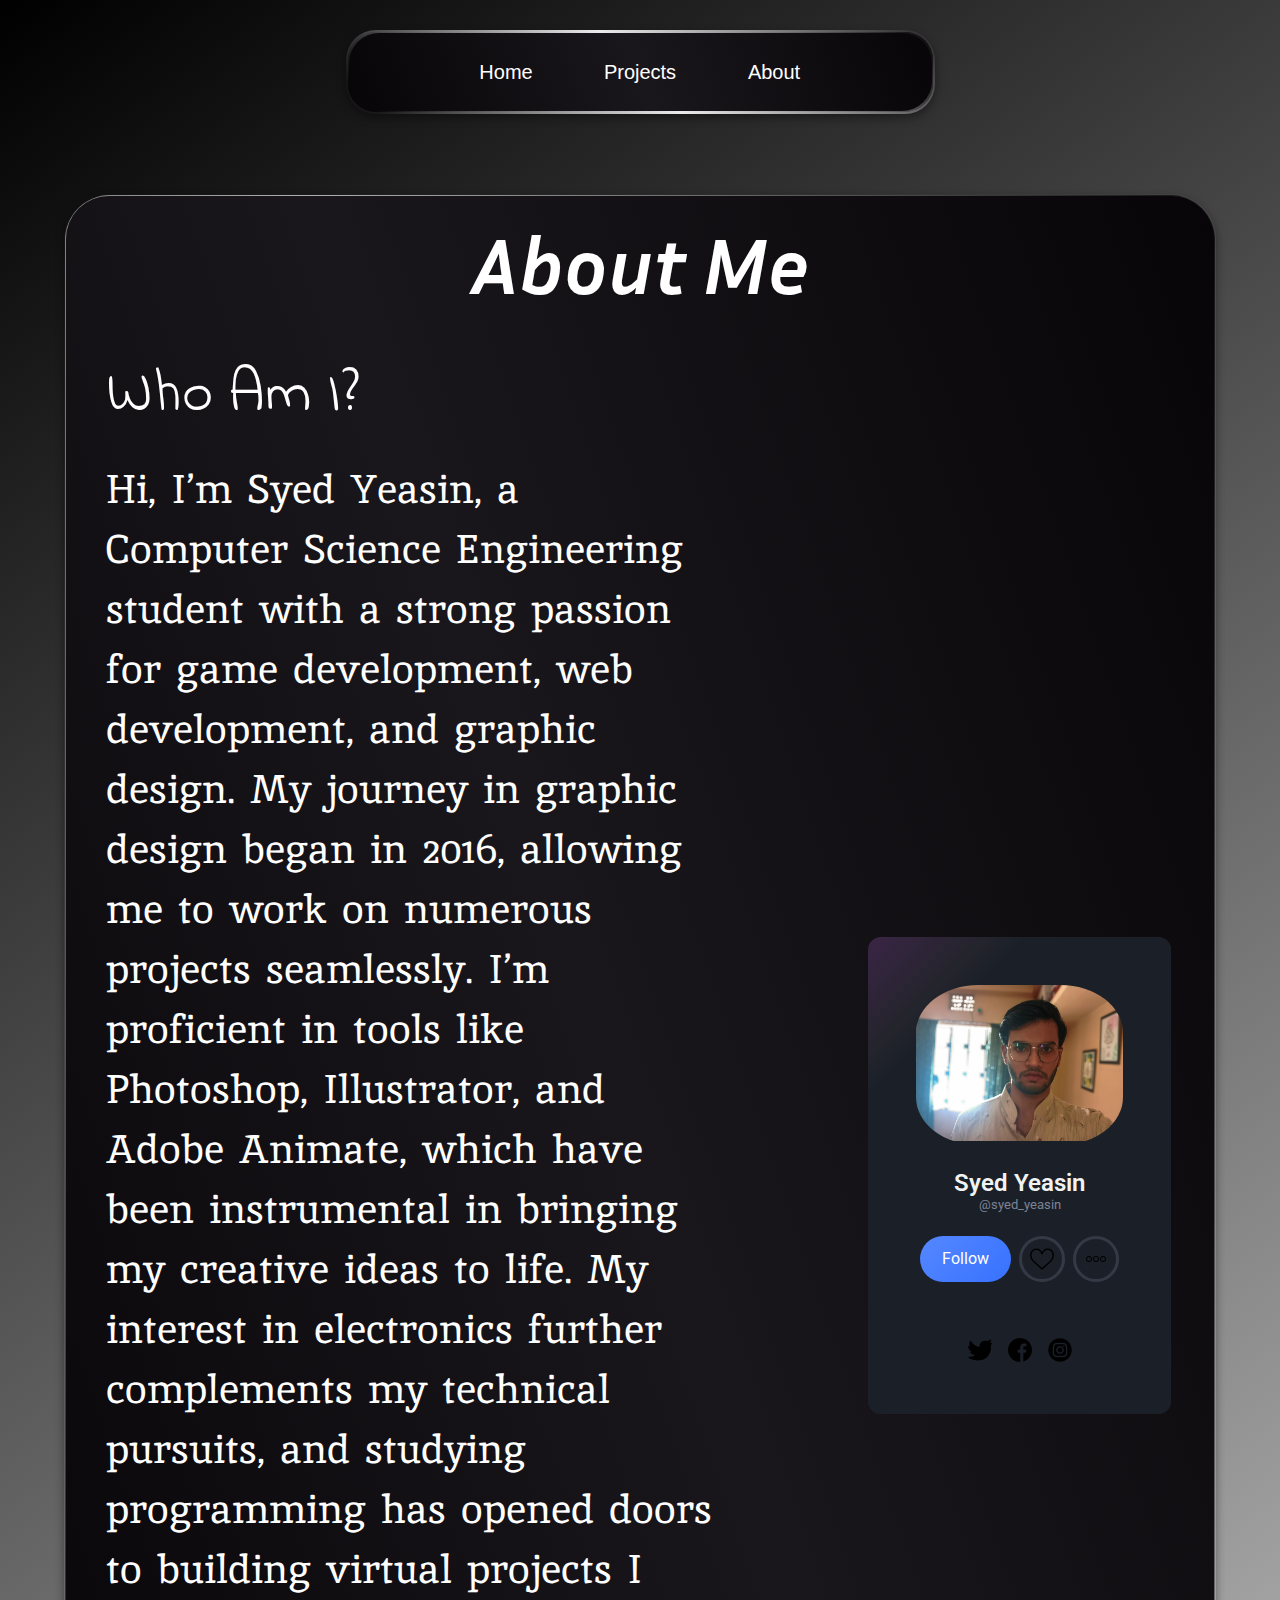
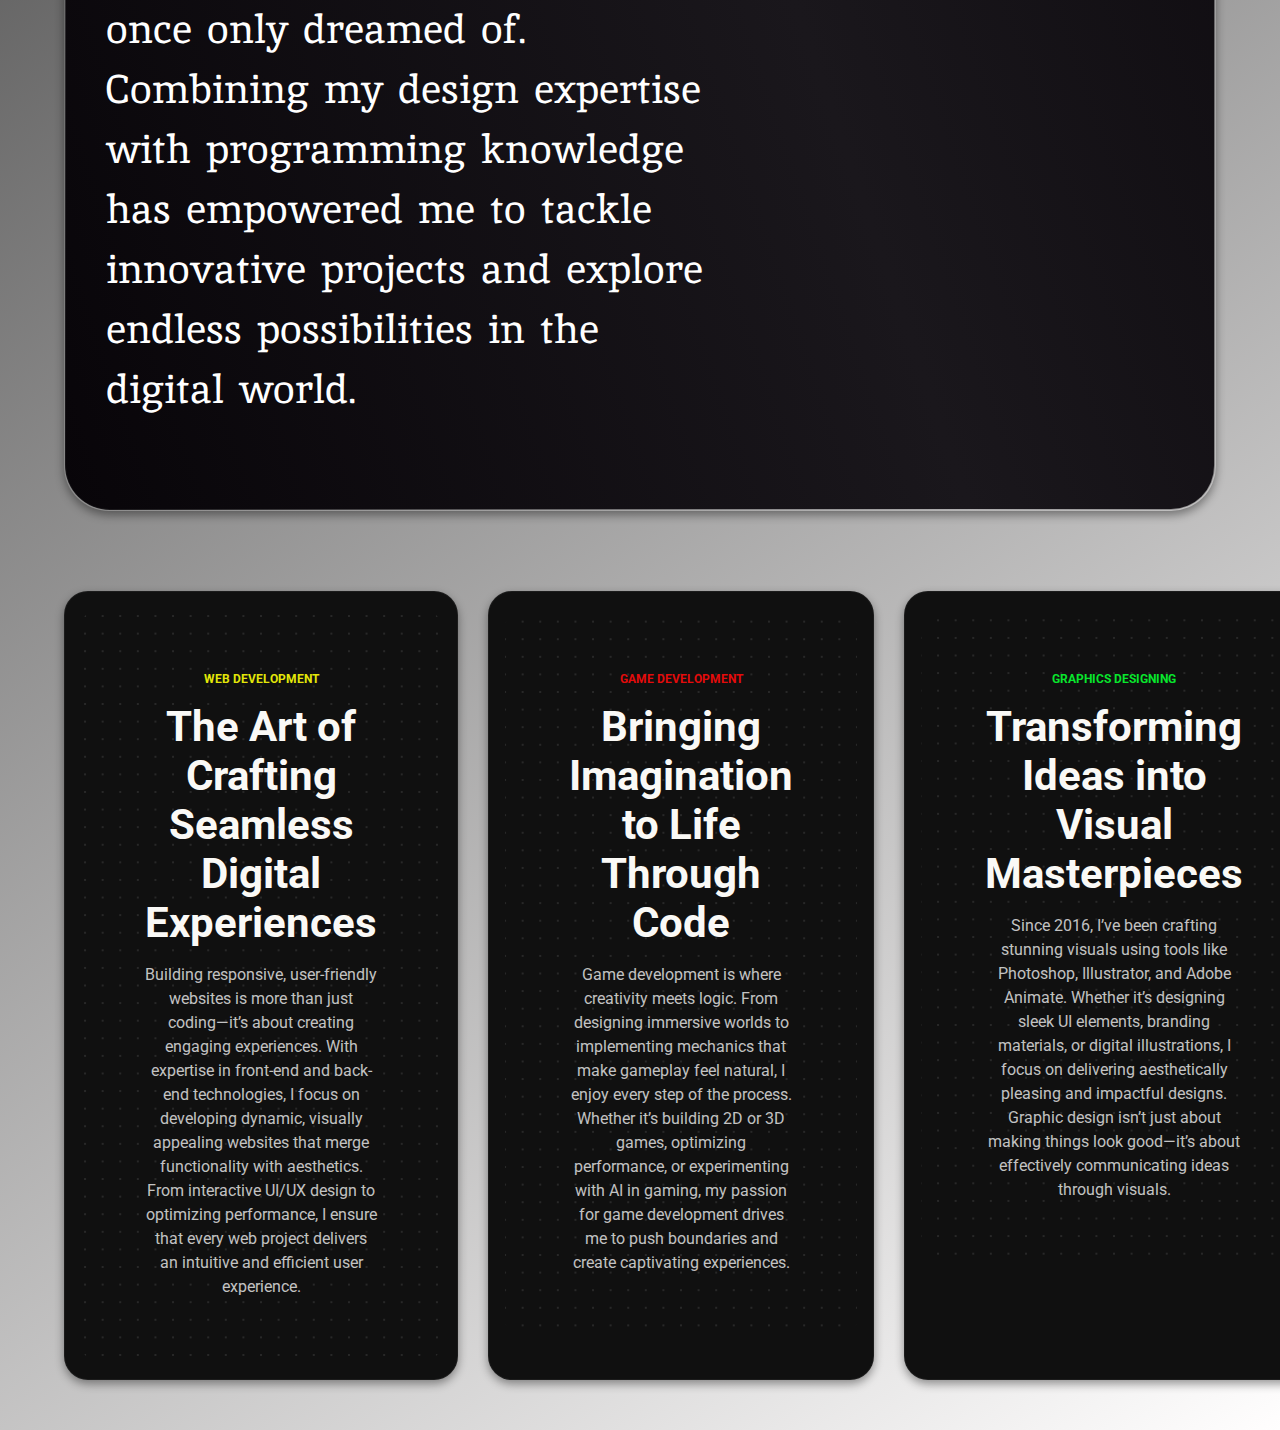
==== commit 0711c127: ""Fixed some issues hopefully"" ====
--- a/about.html
+++ b/about.html
@@ -25,10 +25,6 @@
 <body>
     <div class="navbar-container">
         <div class="navbar card">
-            <div class="navbar-elements-container card-content" id="nav-111">
-                <div class="nav-element"> <a href="index.html" class="link-111"> Home </a> </div>
-                <div class="nav-element"> <a href="project.html" class="link-111"> Projects </a></div>
-                <div class="nav-element"> <a href="about.html" class="link-111"> About</a> </div>
             <div class="navbar-elements-container card-content" id="nav-111">
                 <div class="nav-element"> <a href="index.html" class="link-111"> Home </a> </div>
                 <div class="nav-element"> <a href="project.html" class="link-111"> Projects </a></div>
@@ -107,30 +103,6 @@
               <p>Since 2016, I’ve been crafting stunning visuals using tools like Photoshop, Illustrator, and Adobe Animate. Whether it’s designing sleek UI elements, branding materials, or digital illustrations, I focus on delivering aesthetically pleasing and impactful designs. Graphic design isn’t just about making things look good—it’s about effectively communicating ideas through visuals.</p>
             </div>
           </div>
-        </div>   
-    </div>
-    <div class="whole-bottom-container">
-        <div class="bottom-card w">
-            <div class="bottom-card-content">
-              <h3>Web Development</h3>
-              <h1>The Art of Crafting Seamless Digital Experiences</h1>
-              <p>Building responsive, user-friendly websites is more than just coding—it’s about creating engaging experiences. With expertise in front-end and back-end technologies, I focus on developing dynamic, visually appealing websites that merge functionality with aesthetics. From interactive UI/UX design to optimizing performance, I ensure that every web project delivers an intuitive and efficient user experience.</p>
-            </div>
-          </div>
-          <div class="bottom-card ga">
-            <div class="bottom-card-content">
-              <h3>Game Development</h3>
-              <h1>Bringing Imagination to Life Through Code</h1>
-              <p>Game development is where creativity meets logic. From designing immersive worlds to implementing mechanics that make gameplay feel natural, I enjoy every step of the process. Whether it’s building 2D or 3D games, optimizing performance, or experimenting with AI in gaming, my passion for game development drives me to push boundaries and create captivating experiences.</p>
-            </div>
-          </div>
-          <div class="bottom-card gr">
-            <div class="bottom-card-content">
-              <h3>Graphics Designing</h3>
-              <h1>Transforming Ideas into Visual Masterpieces</h1>
-              <p>Since 2016, I’ve been crafting stunning visuals using tools like Photoshop, Illustrator, and Adobe Animate. Whether it’s designing sleek UI elements, branding materials, or digital illustrations, I focus on delivering aesthetically pleasing and impactful designs. Graphic design isn’t just about making things look good—it’s about effectively communicating ideas through visuals.</p>
-            </div>
-          </div>
     </div>
 </body>
 
--- a/CSS/Home.css
+++ b/CSS/Home.css
@@ -1,6 +1,6 @@
 body {
-    margin    : 0;
-    background: linear-gradient(145deg, #000000, #fffefe);
+    margin     : 0;
+    background : linear-gradient(145deg, #000000, #fffefe);
     font-family: "Roboto", serif;
 }
 
@@ -62,7 +62,7 @@
     background-clip: padding-box;
     border-radius  : 30px;
     margin         : 30px 0;
-    box-shadow: 0 4px 10px rgba(0, 0, 0, 0.4);
+    box-shadow     : 0 4px 10px rgba(0, 0, 0, 0.4);
 }
 
 .bg-white-box-nav::after {
@@ -115,7 +115,7 @@
     background     : linear-gradient(71deg, #080509, #1a171c, #080509);
     background-clip: padding-box;
     border-radius  : 45px;
-    box-shadow: 0 4px 10px rgba(0, 0, 0, 0.4);
+    box-shadow     : 0 4px 10px rgba(0, 0, 0, 0.4);
 }
 
 .hero-text-container {
@@ -321,16 +321,16 @@
 
 .edu-container {
     border-radius: 33px;
-    width: 390px;
-    height: 144px;
-    box-shadow: 0 4px 10px rgba(0, 0, 0, 0.4);
+    width        : 390px;
+    height       : 144px;
+    box-shadow   : 0 4px 10px rgba(0, 0, 0, 0.4);
 }
 
 .skill-container {
-    border-radius  : 33px;
-    width          : 390px;
-    height         : 144px;
-    box-shadow: 0 4px 10px rgba(0, 0, 0, 0.4);
+    border-radius: 33px;
+    width        : 390px;
+    height       : 144px;
+    box-shadow   : 0 4px 10px rgba(0, 0, 0, 0.4);
 }
 
 .Qualifications {
@@ -492,42 +492,43 @@
 /* Navbar Hover effects */
 
 #nav-111 .link-111 {
+    color          : #ffffff;
+    font-size      : 20px;
+    text-decoration: none;
+    padding        : 10px 20px;
+    margin         : 0 5px;
+    position       : relative;
+    transition     : color 0.5s ease;
+}
+
+#nav-111 .link-111::after {
+    content        : '';
+    position       : absolute;
+    bottom         : 0;
+    left           : 0;
+    width          : 100%;
+    height         : 2px;
+    background     : linear-gradient(90deg, transparent, #ffffff, transparent);
+    background-size: 300% 100%;
+    opacity        : 0;
+    transition     : opacity 0.5s;
+}
+
+#nav-111 .link-111:hover {
     color: #ffffff;
-    font-size: 20px;
-    text-decoration: none;
-    padding: 10px 20px;
-    margin: 0 5px;
-    position: relative;
-    transition: color 0.5s ease;
-  }
-  
-  #nav-111 .link-111::after {
-    content: '';
-    position: absolute;
-    bottom: 0;
-    left: 0;
-    width: 100%;
-    height: 2px;
-    background: linear-gradient(90deg, transparent, #ffffff, transparent);
-    background-size: 300% 100%;
-    opacity: 0;
-    transition: opacity 0.5s;
-  }
-  
-  #nav-111 .link-111:hover {
-    color: #ffffff;
-  }
-  
-  #nav-111 .link-111:hover::after {
-    opacity: 1;
+}
+
+#nav-111 .link-111:hover::after {
+    opacity  : 1;
     animation: shimmer111 2s linear infinite;
-  }
-  
-  @keyframes shimmer111 {
+}
+
+@keyframes shimmer111 {
     0% {
-      background-position: 200% 0;
-    }
+        background-position: 200% 0;
+    }
+
     100% {
-      background-position: -200% 0;
-    }
-  }+        background-position: -200% 0;
+    }
+}--- a/CSS/project.css
+++ b/CSS/project.css
@@ -26,7 +26,7 @@
     background     : linear-gradient(71deg, #080509, #1a171c, #080509);
     background-clip: padding-box;
     margin         : 22px 0;
-    box-shadow: 0 4px 10px rgba(0, 0, 0, 0.4);
+    box-shadow     : 0 4px 10px rgba(0, 0, 0, 0.4);
 }
 
 .webdevbackground {
@@ -49,7 +49,7 @@
     background     : linear-gradient(71deg, #080509, #1a171c, #080509);
     background-clip: padding-box;
     margin         : 99px 0;
-    box-shadow: 0 4px 10px rgba(0, 0, 0, 0.4);
+    box-shadow     : 0 4px 10px rgba(0, 0, 0, 0.4);
 }
 
 .graphicsdevbackground {
@@ -72,7 +72,7 @@
     background     : linear-gradient(71deg, #080509, #1a171c, #080509);
     background-clip: padding-box;
     margin         : 99px 0;
-    box-shadow: 0 4px 10px rgba(0, 0, 0, 0.4);
+    box-shadow     : 0 4px 10px rgba(0, 0, 0, 0.4);
 }
 
 .bg-white-box::after {
--- a/CSS/about.css
+++ b/CSS/about.css
@@ -7,7 +7,7 @@
     background-clip: padding-box;
     border-radius  : 45px;
     margin-bottom  : 30px;
-    box-shadow: 0 4px 10px rgba(0, 0, 0, 0.4);
+    box-shadow     : 0 4px 10px rgba(0, 0, 0, 0.4);
 }
 
 .about-heading-container {
@@ -220,7 +220,7 @@
     border          : 1px solid rgb(255 255 255 / 5%);
     border-radius   : 1.5rem;
     padding         : 1rem;
-    box-shadow: 0 4px 10px rgba(0, 0, 0, 0.4);
+    box-shadow      : 0 4px 10px rgba(0, 0, 0, 0.4);
 }
 
 .bottom-card:after {
@@ -304,11 +304,20 @@
 }
 
 .whole-bottom-container {
-    display   : flex;
-    column-gap: 30px;
+    display      : flex;
+    column-gap   : 30px;
     margin-bottom: 50px;
-}
-
-
-
-  +    width        : 90%;
+}
+
+.heading {
+    font-family: "Inria Sans", serif;
+    font-weight: 700;
+    font-style : italic;
+}
+
+.heading2 {
+    font-family: "Indie Flower", serif;
+    font-weight: 400;
+    font-style : normal;
+}
